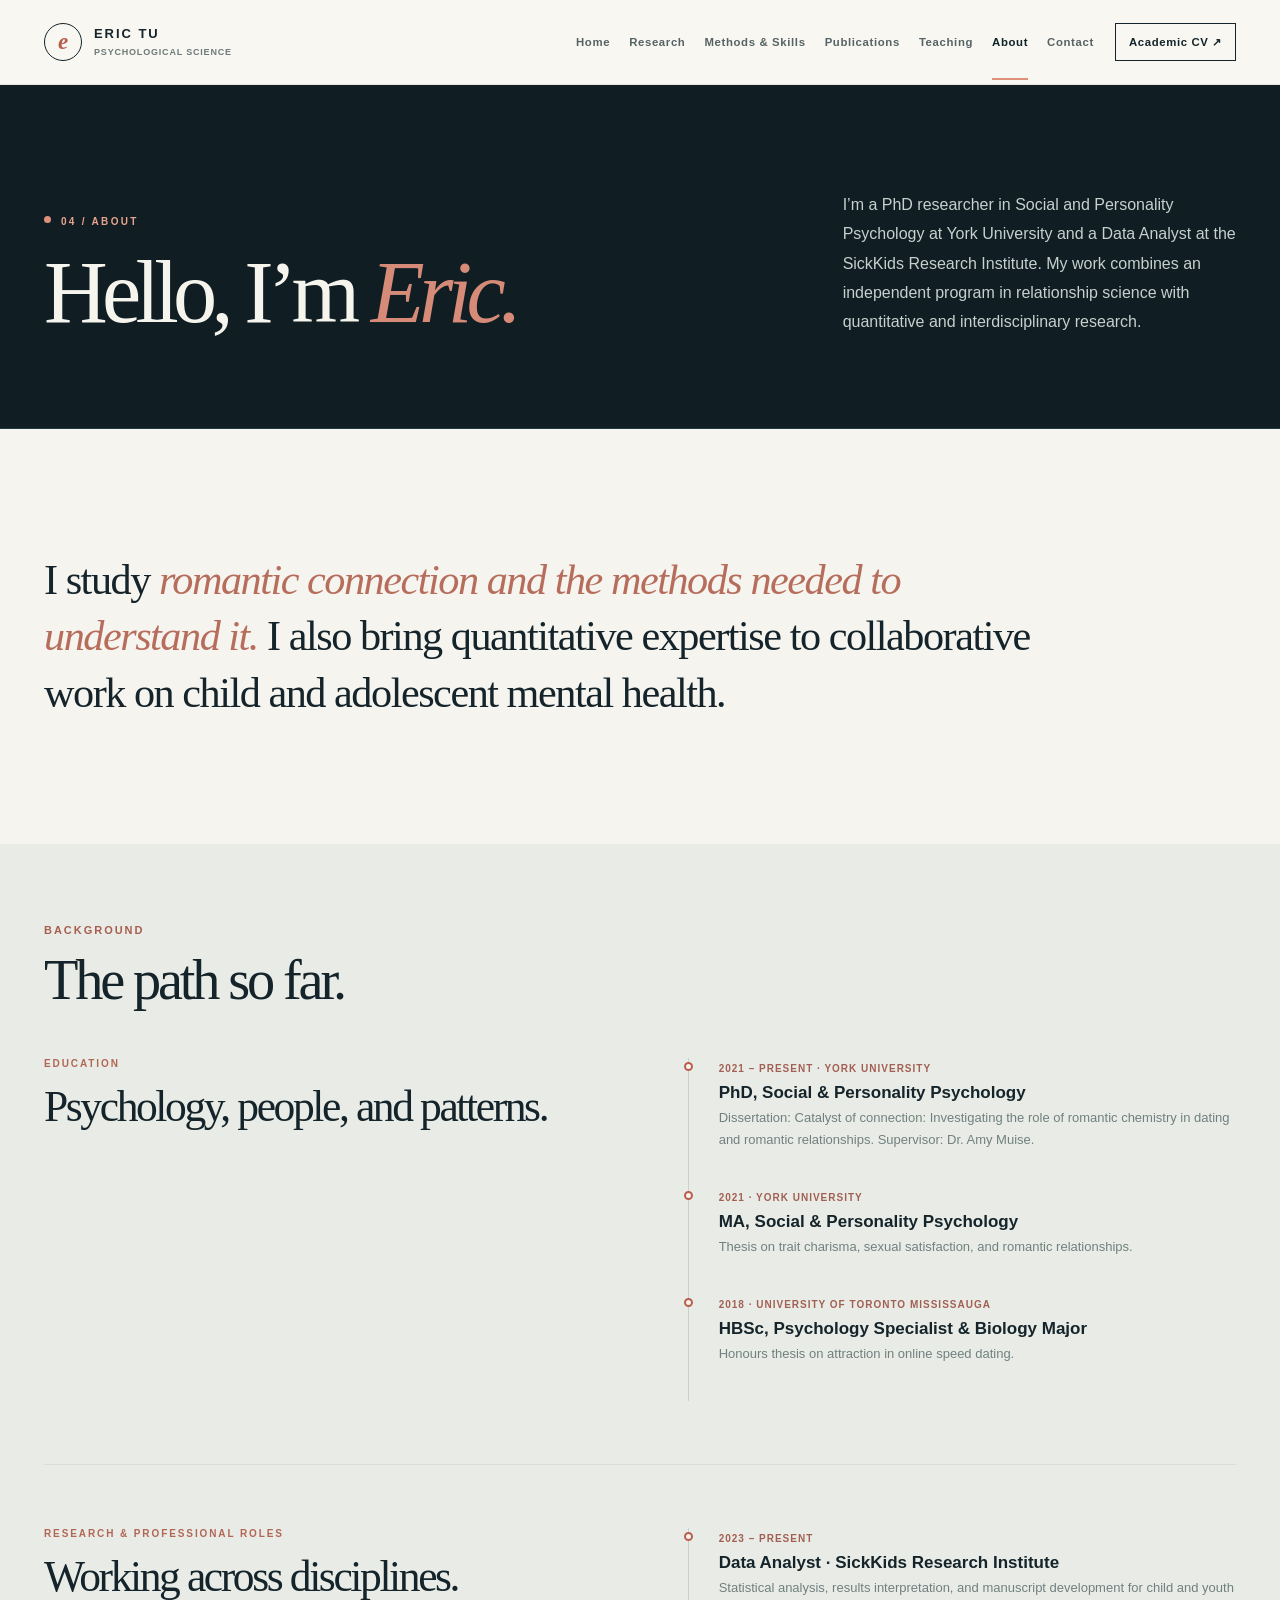
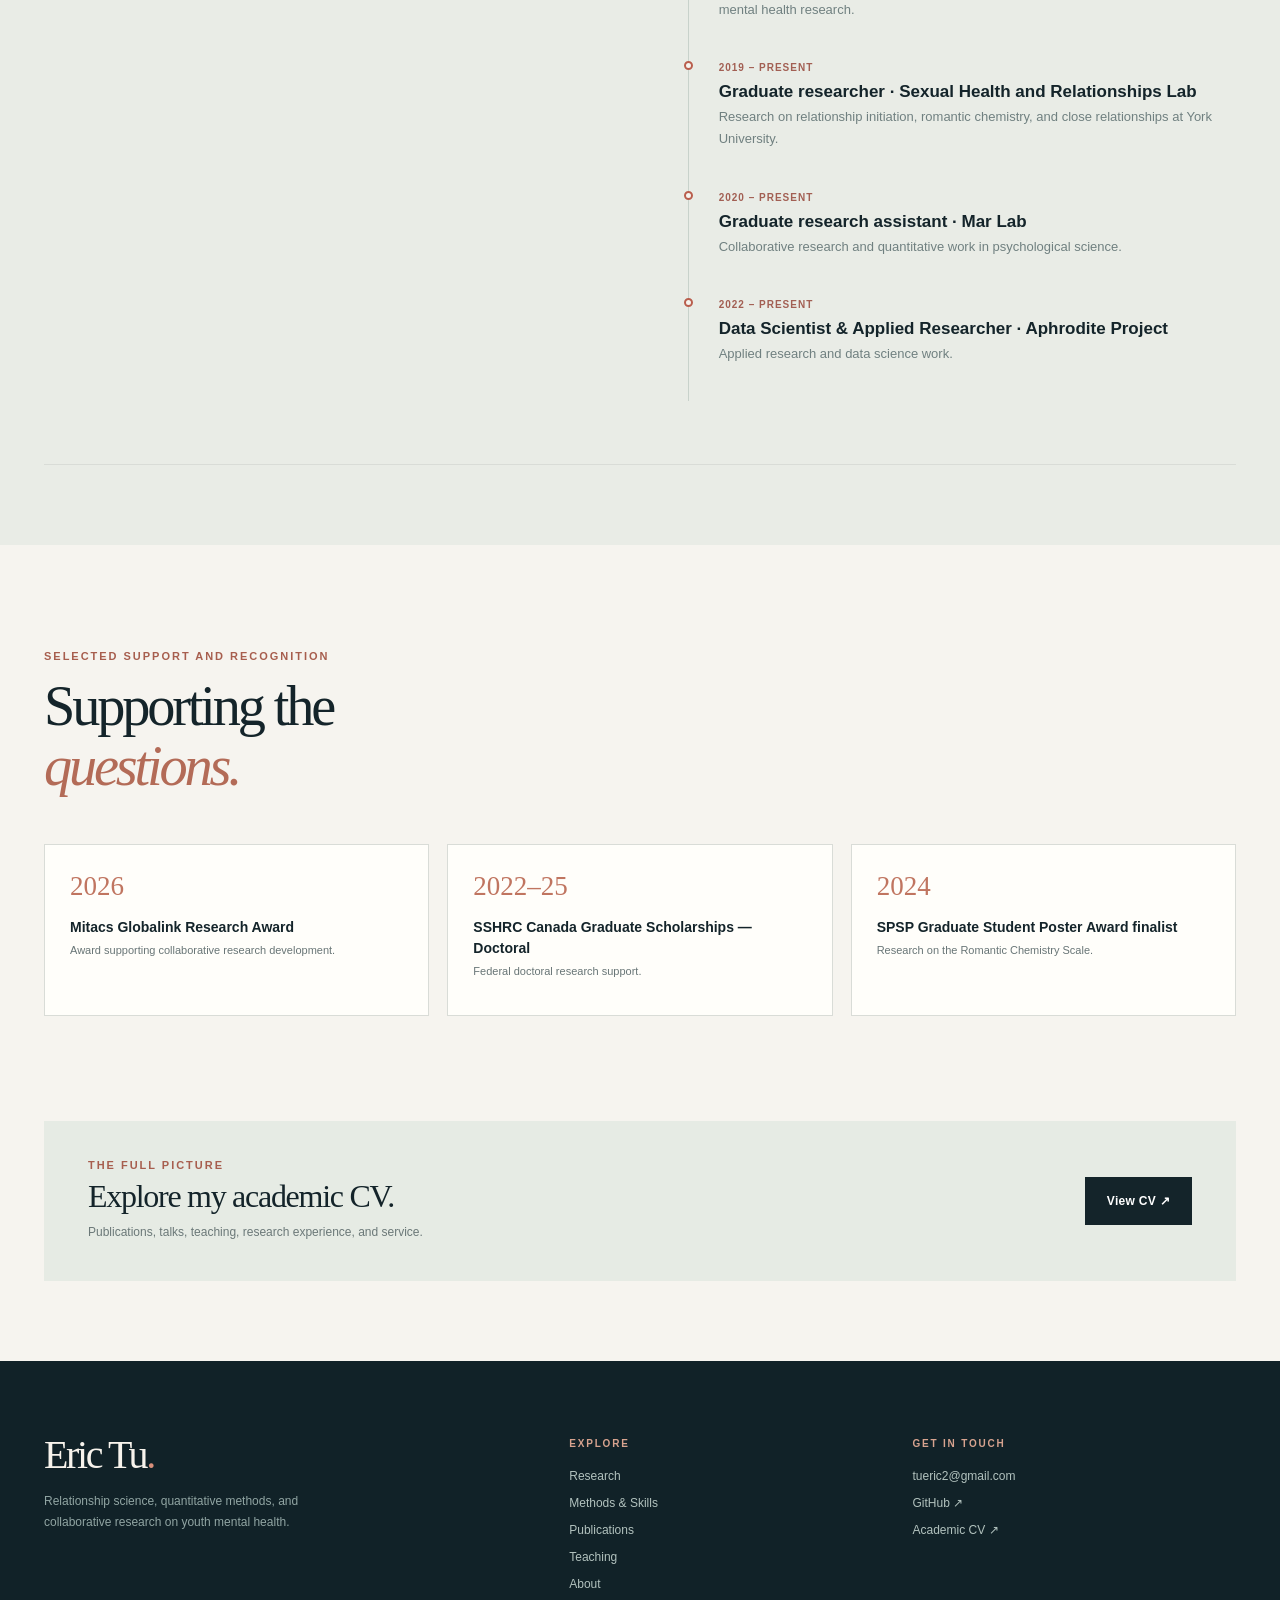
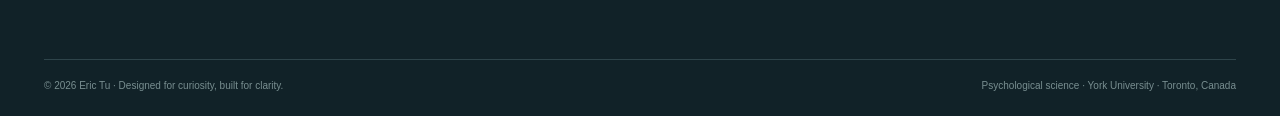
==== about.html @ 0f769250 "Add files via upload" ====
<!doctype html>
<html lang="en"><head>
<meta charset="utf-8"/><meta content="width=device-width, initial-scale=1" name="viewport"/>
<meta content="#14242a" name="theme-color"/><meta content="Eric Tu" name="author"/>
<title>About | Eric Tu — Psychological Science &amp; Quantitative Research</title>
<meta content="Meet Eric Tu, a York University social and personality psychology PhD researcher and SickKids Data Analyst with quantitative research expertise." name="description"/>
<link href="https://erictu.ca/about.html" rel="canonical"/>
<meta content="website" property="og:type"/><meta content="Eric Tu" property="og:site_name"/>
<meta content="About | Eric Tu" property="og:title"/><meta content="Meet Eric Tu, a York University social and personality psychology PhD researcher and SickKids Data Analyst with quantitative research expertise." property="og:description"/>
<meta content="https://erictu.ca/about.html" property="og:url"/>
<link href="favicon.svg" rel="icon" type="image/svg+xml"/><link href="assets/styles.css" rel="stylesheet"/>
<script defer="" src="assets/site.js"></script><link href="assets/v2.css" rel="stylesheet"/></head>
<body><a class="skip-link" href="#main">Skip to main content</a>
<header class="site-header"><div class="container header-inner"><a aria-label="Eric Tu homepage" class="logo" href="index.html"><span class="logo-mark">e</span><span class="logo-type">ERIC TU<small>PSYCHOLOGICAL SCIENCE</small></span></a>
<button aria-controls="primary-nav" aria-expanded="false" aria-label="Open navigation menu" class="mobile-toggle"><span></span></button>
<nav aria-label="Main navigation" class="nav" id="primary-nav"><a href="index.html">Home</a><a href="research.html">Research</a><a href="methods.html">Methods &amp; Skills</a><a href="publications.html">Publications</a><a href="teaching.html">Teaching</a><a aria-current="page" href="about.html">About</a><a href="contact.html">Contact</a><a class="nav-cv" href="cv/Eric_Tu_CV_Fall_2026.pdf" rel="noopener" target="_blank">Academic CV ↗</a></nav></div></header>
<main id="main"><section class="page-hero dark"><div class="container page-hero-inner"><div><div class="eyebrow light eyebrow-dot">04 / About</div><h1>Hello, I’m <em>Eric.</em></h1></div><p class="lede">I’m a PhD researcher in Social and Personality Psychology at York University and a Data Analyst at the SickKids Research Institute. My work combines an independent program in relationship science with quantitative and interdisciplinary research.</p></div></section>
<section class="section-tight"><div class="container"><p class="bio-statement reveal">I study <em style="color:#b76d5c">romantic connection and the methods needed to understand it.</em> I also bring quantitative expertise to collaborative work on child and adolescent mental health.</p></div></section>
<section class="section-tight research-section"><div class="container"><div class="section-head"><div><div class="section-label">Background</div><h2>The path so far.</h2></div></div><div class="editorial-row" style="padding-top:0"><div><div class="kicker">Education</div><h2>Psychology, people, and patterns.</h2></div><div class="timeline"><div class="timeline-item"><small>2021 – Present · York University</small><h3>PhD, Social &amp; Personality Psychology</h3><p>Dissertation: Catalyst of connection: Investigating the role of romantic chemistry in dating and romantic relationships. Supervisor: Dr. Amy Muise.</p></div><div class="timeline-item"><small>2021 · York University</small><h3>MA, Social &amp; Personality Psychology</h3><p>Thesis on trait charisma, sexual satisfaction, and romantic relationships.</p></div><div class="timeline-item"><small>2018 · University of Toronto Mississauga</small><h3>HBSc, Psychology Specialist &amp; Biology Major</h3><p>Honours thesis on attraction in online speed dating.</p></div></div></div><div class="editorial-row"><div><div class="kicker">Research &amp; professional roles</div><h2>Working across disciplines.</h2></div><div class="timeline"><div class="timeline-item"><small>2023 – Present</small><h3>Data Analyst · SickKids Research Institute</h3><p>Statistical analysis, results interpretation, and manuscript development for child and youth mental health research.</p></div><div class="timeline-item"><small>2019 – Present</small><h3>Graduate researcher · Sexual Health and Relationships Lab</h3><p>Research on relationship initiation, romantic chemistry, and close relationships at York University.</p></div><div class="timeline-item"><small>2020 – Present</small><h3>Graduate research assistant · Mar Lab</h3><p>Collaborative research and quantitative work in psychological science.</p></div><div class="timeline-item"><small>2022 – Present</small><h3>Data Scientist &amp; Applied Researcher · Aphrodite Project</h3><p>Applied research and data science work.</p></div></div></div></div></section>
<section class="section"><div class="container"><div class="section-head"><div><div class="section-label">Selected support and recognition</div><h2>Supporting the<br/><em style="color:#b36b57;font-weight:400">questions.</em></h2></div></div><div class="award-list"><div class="award-card"><div class="award-year">2026</div><h3>Mitacs Globalink Research Award</h3><p>Award supporting collaborative research development.</p></div><div class="award-card"><div class="award-year">2022–25</div><h3>SSHRC Canada Graduate Scholarships — Doctoral</h3><p>Federal doctoral research support.</p></div><div class="award-card"><div class="award-year">2024</div><h3>SPSP Graduate Student Poster Award finalist</h3><p>Research on the Romantic Chemistry Scale.</p></div></div></div></section>
<section class="section-tight" style="padding-top:0"><div class="container cv-panel"><div><div class="section-label">The full picture</div><h2>Explore my academic CV.</h2><p>Publications, talks, teaching, research experience, and service.</p></div><a class="button dark" href="cv/Eric_Tu_CV_Fall_2026.pdf" rel="noopener" target="_blank">View CV ↗</a></div></section>
</main>
<footer class="site-footer"><div class="container footer-top"><div><a class="footer-name" href="index.html">Eric Tu<span style="color:#d98f7b">.</span></a><p class="footer-strap">Relationship science, quantitative methods, and collaborative research on youth mental health.</p></div><div class="footer-column"><h4>Explore</h4><a href="research.html">Research</a><a href="methods.html">Methods &amp; Skills</a><a href="publications.html">Publications</a><a href="teaching.html">Teaching</a><a href="about.html">About</a></div><div class="footer-column"><h4>Get in touch</h4><a href="mailto:tueric2@gmail.com">tueric2@gmail.com</a><a href="https://github.com/tu-eric" rel="noopener" target="_blank">GitHub ↗</a><a href="cv/Eric_Tu_CV_Fall_2026.pdf" rel="noopener" target="_blank">Academic CV ↗</a></div></div><div class="container footer-bottom"><span>© 2026 Eric Tu · Designed for curiosity, built for clarity.</span><span>Psychological science · York University · Toronto, Canada</span></div></footer>
</body></html>
---- assets/styles.css ----
/* Eric Tu — bespoke academic portfolio | 2026 */
:root{--ink:#14242a;--ink-2:#314147;--navy:#12242a;--navy-deep:#101d23;--paper:#f6f4ef;--white:#fffefa;--muted:#687577;--border:#d9dcd7;--accent:#d6826d;--accent-dark:#b95e4d;--sage:#c8d4c6;--pale:#eaece4;--serif:Georgia,'Times New Roman',serif;--sans:Inter,'Aptos',-apple-system,BlinkMacSystemFont,'Segoe UI',sans-serif;--wide:1260px}
*,*::before,*::after{box-sizing:border-box}html{scroll-behavior:smooth}body{margin:0;background:var(--paper);color:var(--ink);font-family:var(--sans);-webkit-font-smoothing:antialiased}img,svg{max-width:100%}a{color:inherit;text-decoration:none}button,input{font:inherit}button{cursor:pointer}::selection{background:#ebbbad;color:#152b2f}a:focus-visible,button:focus-visible,input:focus-visible{outline:3px solid var(--accent);outline-offset:4px}.container{width:min(var(--wide),calc(100% - 88px));margin:0 auto}.skip-link{position:absolute;top:-100px;left:15px;padding:12px 20px;background:white;color:black;z-index:200}.skip-link:focus{top:10px}.site-header{position:relative;z-index:20;background:rgba(248,247,243,.97);border-bottom:1px solid #e5e6e1}.header-inner{height:84px;display:flex;align-items:center;justify-content:space-between;gap:24px}.logo{display:inline-flex;gap:12px;align-items:center;flex-shrink:0}.logo-mark{height:38px;width:38px;border:1.3px solid var(--ink);border-radius:50%;display:grid;place-items:center;color:var(--accent-dark);font-family:var(--serif);font-size:23px;font-style:italic;font-weight:700;letter-spacing:-3px;padding-right:3px}.logo-type{font-size:13px;line-height:1.27;letter-spacing:.15em;font-weight:750}.logo-type small{display:block;letter-spacing:.12em;font-size:9px;font-weight:650;color:#6e7a7b;margin-top:4px}.nav{display:flex;align-items:center;gap:27px}.nav a{font-size:12px;font-weight:620;letter-spacing:.055em;color:#566365;position:relative;transition:color .2s}.nav a:hover,.nav a[aria-current='page']{color:#0f2428}.nav a[aria-current='page']::after{content:'';position:absolute;bottom:-32px;left:0;right:0;height:2px;background:var(--accent)}.nav .nav-cv{margin-left:9px;border:1px solid var(--ink);padding:11px 15px;color:var(--ink);white-space:nowrap}.nav .nav-cv::after{display:none}.nav .nav-cv:hover{background:var(--ink);color:var(--white)}.mobile-toggle{display:none;border:0;background:transparent;align-items:center;justify-content:center;width:40px;height:40px}.mobile-toggle span,.mobile-toggle span::before,.mobile-toggle span::after{content:'';display:block;width:22px;height:2px;background:var(--ink);position:relative;transition:transform .2s}.mobile-toggle span::before{top:-7px}.mobile-toggle span::after{top:5px}.eyebrow{font-size:10px;text-transform:uppercase;letter-spacing:.23em;font-weight:800;color:var(--accent-dark)}.eyebrow.light{color:#e9a48e}.eyebrow.dark{color:#a3b4b3}.eyebrow-dot::before{content:'';display:inline-block;width:7px;height:7px;border-radius:50%;background:var(--accent);margin-right:10px;vertical-align:2px}.display{font-family:var(--serif);font-weight:400;letter-spacing:-.052em}.display em{color:var(--accent);font-weight:400}.button{display:inline-flex;align-items:center;justify-content:center;gap:15px;min-height:48px;padding:14px 21px;background:var(--accent);border:1px solid var(--accent);color:#122127;font-size:12px;letter-spacing:.025em;font-weight:770;transition:all .2s}.button:hover{background:#efaa95;transform:translateY(-2px)}.button.outline{background:transparent;color:var(--white);border-color:#809194}.button.outline:hover{border-color:#eeb29c;color:#ffd6c7}.button.dark{background:var(--ink);border-color:var(--ink);color:white}.button.ghost{background:transparent;border-color:var(--border);color:var(--ink)}.button.ghost:hover{background:white}.arrow{font-size:19px;line-height:0}.inline-link{font-size:12px;font-weight:780;letter-spacing:.02em;display:inline-flex;align-items:center;gap:12px;border-bottom:1px solid currentColor;padding-bottom:8px}.inline-link:hover{color:var(--accent-dark)}
/* Homepage hero */
.hero{background:var(--navy-deep);color:#f9f6f0;overflow:hidden}.hero-layout{display:grid;grid-template-columns:50% 50%;min-height:638px}.hero-copy{padding:105px 20px 82px 0;position:relative;z-index:2}.hero h1{font-family:var(--serif);font-size:clamp(65px,6.15vw,103px);font-weight:400;letter-spacing:-.065em;line-height:.98;margin:26px 0 28px;max-width:685px}.hero h1 em{color:#e8a18d;font-style:italic}.hero p{font-size:16px;line-height:1.8;color:#c4cdcc;max-width:515px;margin:0 0 37px}.hero-cta{display:flex;gap:13px;flex-wrap:wrap}.hero-meta{display:flex;align-items:center;gap:15px;font-size:11px;color:#a6b7b6;text-transform:uppercase;letter-spacing:.11em;margin-top:79px}.hero-meta .line{height:1px;width:40px;background:#76898a}.hero-art{min-width:0;position:relative;display:flex;align-items:center;justify-content:center}.hero-art::before{content:'';position:absolute;inset:-8% -60% -10% -25%;background:radial-gradient(ellipse at 52% 46%,rgba(174,111,100,.28),transparent 51%),radial-gradient(ellipse at 73% 80%,rgba(131,151,143,.18),transparent 55%)}.connection-svg{position:relative;width:114%;max-width:none;transform:translateX(6%);filter:drop-shadow(0 0 30px rgba(235,176,154,.06))}.art-caption{position:absolute;bottom:51px;right:0;color:#bec9c5;font-size:10px;letter-spacing:.16em;text-transform:uppercase}.art-caption::before{content:'✧';color:var(--accent);font-size:20px;margin-right:9px}.hero-art .floating-word{position:absolute;color:#b8c1be;font-family:var(--serif);font-size:15px;font-style:italic;letter-spacing:.015em}.floating-word.one{top:24%;left:6%}.floating-word.two{top:34%;right:1%}.floating-word.three{bottom:26%;left:2%}
/* sections */
.section{padding:105px 0}.section-tight{padding:80px 0}.section-label{font-size:11px;letter-spacing:.18em;font-weight:850;text-transform:uppercase;color:#a75e4e}.section-head{display:flex;justify-content:space-between;align-items:end;gap:35px;margin-bottom:48px}.section-head h2{font-family:var(--serif);font-weight:400;font-size:clamp(39px,4.4vw,67px);letter-spacing:-.056em;line-height:1.07;margin:14px 0 0}.section-head p{max-width:410px;color:var(--muted);font-size:14px;line-height:1.75;margin:0 0 8px}.intro-grid{display:grid;grid-template-columns:32% 1fr;gap:8%;align-items:start}.intro-grid h2{font-size:clamp(43px,4vw,65px);margin:13px 0 0;line-height:1.06}.intro-body>p{font-size:clamp(20px,2.3vw,29px);line-height:1.5;letter-spacing:-.024em;color:#37474b;font-family:var(--serif);margin:0 0 41px}.question-grid{display:grid;grid-template-columns:repeat(3,1fr);gap:25px}.question-item{border-top:1px solid #c5cec9;padding-top:18px}.question-item .num{font-family:var(--serif);font-size:17px;color:var(--accent-dark)}.question-item h3{font-size:16px;letter-spacing:-.02em;font-weight:730;margin:16px 0 8px}.question-item p{font-size:12px;line-height:1.75;color:var(--muted);margin:0}.research-section{background:#e9ece6}.research-grid{display:grid;grid-template-columns:repeat(3,1fr);gap:18px}.research-card{display:flex;flex-direction:column;min-height:410px;position:relative;background:#fffdf8;border:1px solid #d8deda;overflow:hidden;transition:transform .23s,box-shadow .23s}.research-card:hover{transform:translateY(-5px);box-shadow:0 18px 30px #1b2d2b11}.research-card .visual{height:171px;position:relative;overflow:hidden;background:#deded7;display:grid;place-items:center}.research-card .visual img{height:100%;width:100%;object-fit:cover}.visual.visual-one{background:#d5dfd9}.visual.visual-two{background:#d9cbc2}.visual.visual-three{background:#253c43}.research-card-body{padding:26px 27px 30px;display:flex;flex:1;flex-direction:column}.research-card .card-num{font-size:10px;text-transform:uppercase;letter-spacing:.15em;color:#ac6d5d;font-weight:800}.research-card h3{font-family:var(--serif);font-size:29px;font-weight:400;letter-spacing:-.04em;line-height:1.2;margin:14px 0 11px}.research-card p{font-size:13px;line-height:1.75;color:#647273;margin:0 0 24px}.research-card .card-link{margin-top:auto;font-size:12px;font-weight:750;color:#b56553;display:inline-flex;gap:12px;align-items:center}.research-card .card-link span{font-size:20px}.spotlight{background:var(--navy);color:#f7f5ee}.spotlight-inner{display:grid;grid-template-columns:.82fr 1fr;gap:12%;align-items:center}.spotlight h2{font-family:var(--serif);font-size:clamp(41px,4.4vw,72px);letter-spacing:-.05em;font-weight:400;line-height:1.07;margin:18px 0 24px}.spotlight p{font-size:14px;line-height:1.75;color:#b3c1c0;margin:0 0 29px;max-width:530px}.small-caption{color:#899e9f;font-size:10px;text-transform:uppercase;letter-spacing:.17em}.dimensions{display:grid;grid-template-columns:1fr 1fr;gap:11px;position:relative}.dimension{padding:24px;border:1px solid #587076;background:#1a3239;min-height:126px}.dimension:nth-child(2){background:#234047}.dimension:nth-child(3){background:#233e42}.dimension:nth-child(4){background:#1b3338}.dimension:nth-child(5){grid-column:1 / -1;background:#304449}.dimension small{font-family:var(--serif);font-size:27px;color:#e6a28b;display:block;margin-bottom:8px}.dimension strong{display:block;font-size:13px;letter-spacing:.025em;font-weight:550}.publication-list{border-top:1px solid var(--border)}.pub-row{display:grid;grid-template-columns:110px 1fr 135px;gap:30px;padding:27px 0;border-bottom:1px solid var(--border);align-items:start}.pub-year{font-family:var(--serif);font-size:21px;color:#a76555}.pub-title{font-family:var(--serif);font-size:22px;line-height:1.27;letter-spacing:-.027em;margin:0 0 8px}.pub-authors{color:#526367;font-size:12px;line-height:1.75;margin:0 0 6px}.pub-journal{color:#788486;font-size:11px;line-height:1.6;margin:0}.pub-type{display:inline-block;font-size:9px;letter-spacing:.1em;text-transform:uppercase;padding:6px 8px;background:#e9e9e2;color:#566264;border-radius:2px;font-weight:750;margin-top:6px}.pub-type.preprint{background:#f2ded5;color:#a15445}.pub-actions{display:flex;justify-content:flex-end;gap:14px;align-items:center}.pub-actions a{font-size:11px;font-weight:730;color:#b45c4c;white-space:nowrap}.pub-actions a:hover{text-decoration:underline}.pub-actions a::after{content:'↗';margin-left:7px;font-size:15px}.cta-banner{background:#d9e1d9;border-top:1px solid #c7d3ce}.cta-inner{padding:61px 0;display:flex;justify-content:space-between;align-items:center;gap:30px}.cta-inner h2{font-family:var(--serif);font-size:clamp(35px,4.1vw,59px);line-height:1.11;letter-spacing:-.04em;font-weight:400;margin:7px 0}.cta-inner p{font-size:13px;color:#657477;max-width:470px;line-height:1.65;margin:15px 0 0}
/* Interior pages */
.page-hero{background:#eff0e9;padding:105px 0 92px;border-bottom:1px solid #dde0d7}.page-hero.dark{background:var(--navy-deep);color:#f6f5ed;border-color:#233a41}.page-hero-inner{display:grid;grid-template-columns:55% 1fr;gap:12%;align-items:end}.page-hero h1{font-family:var(--serif);font-weight:400;font-size:clamp(58px,6.9vw,104px);line-height:.99;letter-spacing:-.065em;margin:22px 0 0}.page-hero h1 em{color:#d58b77}.page-hero .lede{font-size:16px;line-height:1.83;max-width:455px;color:#5e6d6e;margin:0}.page-hero.dark .lede{color:#c6d0cd}.editorial-row{display:grid;grid-template-columns:43% 1fr;gap:11%;padding:63px 0;border-bottom:1px solid var(--border)}.editorial-row h2{font-family:var(--serif);font-size:clamp(32px,3.4vw,53px);font-weight:400;letter-spacing:-.055em;line-height:1.17;margin:12px 0}.editorial-row p{font-size:14px;color:#5c6c70;line-height:1.85;margin:0 0 20px}.editorial-row .kicker{font-size:10px;font-weight:850;letter-spacing:.19em;color:#b26655;text-transform:uppercase}.editorial-row ul{padding-left:20px;color:#59676b;font-size:13px;line-height:1.95}.method-cards{display:grid;grid-template-columns:repeat(4,1fr);gap:15px}.method-card{background:#fffefa;border:1px solid var(--border);padding:24px;min-height:180px}.method-card .method-number{font-family:var(--serif);color:#c17864;font-size:24px}.method-card h3{font-size:15px;margin:28px 0 8px}.method-card p{font-size:11px;color:var(--muted);line-height:1.7;margin:0}.callout-quote{margin:0;background:#e7e6dc;padding:52px 55px;border-left:3px solid var(--accent);font-family:var(--serif);font-size:clamp(25px,3vw,42px);line-height:1.35;letter-spacing:-.035em}.research-metrics{display:flex;gap:48px;flex-wrap:wrap;margin-top:36px}.research-metrics strong{font-family:var(--serif);font-size:43px;display:block;font-weight:400;letter-spacing:-.04em}.research-metrics span{font-size:11px;color:#627274}.toolbar{display:flex;align-items:center;gap:16px;justify-content:space-between;margin-bottom:20px;flex-wrap:wrap}.filter-buttons{display:flex;flex-wrap:wrap;gap:8px}.filter{background:transparent;border:1px solid #cbd1cd;padding:10px 14px;color:#5e6b6c;font-size:11px;font-weight:680}.filter.active,.filter:hover{background:var(--ink);color:white;border-color:var(--ink)}.search-box{min-width:265px;background:#fffefa;border:1px solid #ccd1ce;color:#24363a;padding:10px 14px;font-size:12px}.publication-count{color:#758282;font-size:12px;margin:18px 0 24px}.publication-item[hidden]{display:none!important}.publication-item{display:grid;grid-template-columns:90px 1fr 120px;gap:32px;padding:25px 0;border-bottom:1px solid var(--border)}.publication-item .publication-title{font-family:var(--serif);font-size:22px;margin:0 0 9px;line-height:1.3;letter-spacing:-.03em}.publication-item .abstract{color:#768386;font-size:12px;line-height:1.7;margin:8px 0 10px}.publication-item .pub-actions{justify-content:end}.pub-year.mono{font-size:19px}.pub-group-title{font-size:11px;text-transform:uppercase;letter-spacing:.17em;font-weight:800;color:#a35a4b;margin:0 0 13px}.teaching-feature{background:#e4eae4;padding:42px;display:grid;grid-template-columns:1.1fr .9fr;gap:10%;align-items:center}.teaching-feature h2{font-family:var(--serif);font-weight:400;letter-spacing:-.045em;font-size:clamp(30px,3.2vw,49px);line-height:1.15;margin:12px 0 17px}.teaching-feature p{font-size:14px;line-height:1.8;color:#5d6c6d}.teaching-tag{font-size:11px;border:1px solid #b6c4bd;padding:10px 13px;display:inline-block;margin:4px;color:#344c4d}.teaching-steps{display:grid;grid-template-columns:repeat(3,1fr);gap:19px}.teaching-step{border-top:1px solid #b8c3be;padding-top:20px}.teaching-step span{font-family:var(--serif);color:var(--accent-dark);font-size:24px}.teaching-step h3{font-size:17px;margin:20px 0 10px}.teaching-step p{font-size:13px;color:#687777;line-height:1.8}.timeline{border-left:1px solid #c8d2cb;padding-left:30px}.timeline-item{position:relative;margin-bottom:36px}.timeline-item::before{content:'';width:9px;height:9px;border:2px solid var(--accent-dark);background:var(--paper);position:absolute;left:-35px;top:4px;border-radius:50%}.timeline-item small{font-size:10px;letter-spacing:.1em;color:#a25f53;text-transform:uppercase;font-weight:800}.timeline-item h3{font-size:17px;font-weight:650;margin:7px 0 4px}.timeline-item p{font-size:13px;line-height:1.7;color:#708080;margin:0}.bio-statement{font-family:var(--serif);font-size:clamp(26px,3.3vw,49px);line-height:1.34;letter-spacing:-.035em;max-width:1040px}.award-list{display:grid;grid-template-columns:repeat(3,1fr);gap:18px}.award-card{background:#fffefa;padding:26px 25px;min-height:172px;border:1px solid var(--border)}.award-card .award-year{font-family:var(--serif);font-size:27px;color:#c07560}.award-card h3{font-size:14px;line-height:1.5;margin:15px 0 4px}.award-card p{font-size:11px;color:#687576;line-height:1.6;margin:0}.contact-block{background:var(--navy);color:var(--white);padding:75px;display:grid;grid-template-columns:1.2fr .8fr;gap:10%;align-items:center}.contact-block h2{font-family:var(--serif);font-size:clamp(39px,5vw,75px);letter-spacing:-.056em;font-weight:400;line-height:1.05;margin:15px 0 21px}.contact-block p{font-size:14px;line-height:1.8;color:#c1cdcb}.contact-email{font-family:var(--serif);font-size:clamp(24px,3vw,42px);letter-spacing:-.035em;border-bottom:1px solid #6f8382;display:inline-block;padding-bottom:9px;overflow-wrap:anywhere}.contact-email:hover{color:#f2a58b}.contact-list{border-top:1px solid #415558;margin-top:22px}.contact-list a,.contact-list span{display:flex;justify-content:space-between;gap:20px;padding:16px 0;border-bottom:1px solid #415558;color:#cad4d1;font-size:12px}.contact-list a:hover{color:#f1b099}.copy-email{color:#d59a85;border:1px solid #677f7e;background:transparent;padding:11px 13px;margin-top:19px;font-size:11px}.copy-email:hover{border-color:#eeb59b}.cv-panel{background:#e6ebe4;padding:38px 44px;display:flex;justify-content:space-between;align-items:center;gap:30px}.cv-panel h2{font-family:var(--serif);font-size:32px;letter-spacing:-.04em;font-weight:400;margin:7px 0}.cv-panel p{font-size:12px;color:#6b7878;line-height:1.7;margin:6px 0 0}
/* Footer */
.site-footer{background:#112228;color:#c6d2cf}.footer-top{display:grid;grid-template-columns:1.3fr .7fr .8fr;gap:40px;padding:70px 0 55px}.footer-name{font-family:var(--serif);font-size:40px;color:#f7f3ec;letter-spacing:-.06em}.footer-strap{font-size:12px;line-height:1.8;color:#91a5a3;max-width:310px;margin-top:13px}.footer-column h4{font-size:10px;text-transform:uppercase;letter-spacing:.18em;color:#d7a38f;margin:7px 0 20px}.footer-column a,.footer-column p{display:block;color:#b2c2be;font-size:12px;margin:0 0 13px}.footer-column a:hover{color:white}.footer-bottom{padding:20px 0 25px;border-top:1px solid #2e444a;display:flex;justify-content:space-between;gap:15px;color:#788e90;font-size:10px}.footer-bottom a{color:#aebdbc}.reveal{opacity:1;transform:none}body.anim-ready .reveal{opacity:0;transform:translateY(18px);transition:opacity .65s,transform .65s}body.anim-ready .reveal.is-visible{opacity:1;transform:none}
@media(max-width:1020px){.container{width:min(var(--wide),calc(100% - 54px))}.nav{gap:15px}.nav a{font-size:11px}.hero-layout{min-height:560px}.hero-copy{padding-top:84px}.hero h1{font-size:clamp(62px,7vw,88px)}.hero-meta{margin-top:60px}.research-card h3{font-size:25px}.spotlight-inner{gap:5%}.floating-word{display:none}.pub-row{grid-template-columns:70px 1fr 100px;gap:18px}}
@media(max-width:760px){.container{width:calc(100% - 38px)}.header-inner{height:70px}.site-header{position:sticky;top:0}.mobile-toggle{display:flex}.nav{display:none;position:absolute;top:70px;left:0;right:0;flex-direction:column;align-items:stretch;gap:0;padding:10px 19px 20px;background:var(--paper);border-bottom:1px solid #d4d8d2;box-shadow:0 20px 25px #14242a18}.nav.is-open{display:flex}.nav a{display:block;font-size:13px;padding:13px 10px}.nav a[aria-current='page']::after{display:none}.nav .nav-cv{margin:8px 0 0;width:max-content}.hero-layout{grid-template-columns:1fr;min-height:auto}.hero-copy{padding:70px 0 32px}.hero h1{font-size:clamp(60px,11vw,90px);max-width:660px}.hero p{font-size:15px}.hero-meta{margin-top:44px}.hero-art{height:310px}.connection-svg{width:620px;max-width:none;transform:none}.art-caption{bottom:16px;right:15px}.section{padding:68px 0}.section-tight{padding:60px 0}.intro-grid,.spotlight-inner,.page-hero-inner,.editorial-row,.contact-block{grid-template-columns:1fr;gap:26px}.intro-body>p{font-size:26px}.question-grid,.research-grid,.teaching-steps,.award-list{grid-template-columns:1fr}.research-card{min-height:auto}.research-card .visual{height:190px}.research-card-body{min-height:230px}.section-head{align-items:start;flex-direction:column;gap:22px}.section-head h2{font-size:51px}.spotlight h2{font-size:54px}.spotlight .dimensions{margin-top:20px}.pub-row,.publication-item{grid-template-columns:50px 1fr;gap:15px}.pub-actions{grid-column:2;justify-content:flex-start!important}.page-hero{padding:70px 0}.page-hero h1{font-size:clamp(58px,11vw,88px)}.method-cards{grid-template-columns:repeat(2,1fr)}.teaching-feature{grid-template-columns:1fr;padding:28px;gap:18px}.contact-block{padding:34px 26px}.contact-block h2{font-size:48px}.cta-inner,.cv-panel{flex-direction:column;align-items:flex-start}.footer-top{grid-template-columns:1fr 1fr;gap:30px}.footer-top>div:first-child{grid-column:1/-1}.footer-bottom{flex-direction:column}.floating-word{display:none}}
@media(max-width:420px){.hero h1{font-size:56px}.hero-copy{padding-top:56px}.hero-art{height:250px}.hero-cta{gap:9px}.button{font-size:11px;padding:12px 14px}.dimensions{grid-template-columns:1fr}.dimension:nth-child(5){grid-column:auto}.section-head h2{font-size:43px}.method-cards{grid-template-columns:1fr}.pub-row,.publication-item{grid-template-columns:1fr}.pub-actions{grid-column:1}.search-box{min-width:100%;width:100%}.footer-top{grid-template-columns:1fr}.footer-top>div:first-child{grid-column:auto}}
@media(prefers-reduced-motion:reduce){html{scroll-behavior:auto}*,*::before,*::after{transition:none!important;animation:none!important}body.anim-ready .reveal{opacity:1;transform:none}}
---- assets/v2.css ----
/* Version 2 — broadened research identity, bespoke editorial refinements. */
:root{--accent:#dd917b}
.nav{gap:19px}.nav a{font-size:11.4px}.nav .nav-cv{margin-left:2px;padding:11px 13px}.logo-type small{letter-spacing:.09em}
.hero-v2 .hero-layout{grid-template-columns:54% 46%;min-height:665px}.hero-v2 .hero-copy{padding:99px 0 82px}.hero-v2 h1{font-size:clamp(57px,5.15vw,86px);line-height:1.01;max-width:680px;margin-bottom:30px}.hero-v2 .eyebrow{max-width:620px;line-height:1.75}.hero-v2 p{max-width:550px;font-size:15px}.hero-v2 .connection-svg{width:120%;transform:translateX(6%)}.hero-v2 .hero-meta{margin-top:74px}
.v2-identity-strip{background:#f2ede5;border-bottom:1px solid #d7d7cf}.identity-strip-inner{display:flex;justify-content:space-between;align-items:center;gap:22px;min-height:88px}.identity-strip-inner>span{font-size:10px;letter-spacing:.18em;color:#af6f5b;font-weight:800}.identity-strip-inner p{font-family:var(--serif);font-size:21px;letter-spacing:-.025em;color:#304248;margin:0}.identity-strip-inner .inline-link{white-space:nowrap}
.expertise-section{padding-top:98px}.expertise-section .section-head h2 em,.selected-v2 .section-head h2 em,.v2-methods-grid h3 em,.v2-two-articles h3 em,.v2-methods-cta em{color:#bc705c;font-weight:400}.expertise-section .research-card{min-height:405px}.expertise-section .research-card .visual{height:185px}.expertise-section .research-card h3{font-size:32px}.v2-three-grid{gap:20px}.visual-mental{background:#314957!important}
.v2-question-block{background:#ebece7}.v2-question-grid{display:grid;grid-template-columns:.9fr 1.1fr;gap:11%}.v2-question-grid h2{font-size:clamp(42px,4.1vw,66px);line-height:1.06;margin:18px 0}.v2-question-copy{border-left:1px solid #bac6c0;padding-left:37px}.v2-question-copy p{font-size:16px;line-height:1.85;color:#4a5b5d;max-width:570px;margin:0 0 19px}.v2-question-copy p:first-child{font-family:var(--serif);font-size:23px;line-height:1.53;letter-spacing:-.02em;color:#293d42}.v2-question-copy .inline-link{margin-top:8px}
.selected-v2{background:#faf9f5}.v2-feature-pubs{display:grid;grid-template-columns:repeat(3,minmax(0,1fr));gap:17px}.v2-feature-pub{padding:30px 27px;background:#f1f1ec;border-top:3px solid #d59b85;min-height:294px;display:flex;flex-direction:column;transition:transform .2s,box-shadow .2s}.v2-feature-pub:hover{transform:translateY(-4px);box-shadow:0 15px 25px #27373313}.v2-feature-pub:nth-child(2){background:#e8ece7;border-color:#819d95}.v2-feature-pub:nth-child(3){background:#e9e4dc;border-color:#a4a4aa}.pub-category{font-size:10px;letter-spacing:.12em;text-transform:uppercase;color:#9c5c4a;font-weight:800;display:flex;justify-content:space-between;gap:15px}.v2-feature-pub:nth-child(2) .pub-category{color:#486c67}.v2-feature-pub:nth-child(3) .pub-category{color:#696677}.v2-feature-pub h3{font:400 26px/1.24 var(--serif);letter-spacing:-.03em;margin:27px 0 14px}.v2-feature-pub p{font-size:12px;line-height:1.6;color:#657271;margin:0 0 22px}.v2-feature-pub .card-link{margin-top:auto;color:#a35c4b;font-weight:750;font-size:12px}
.v2-cta-section{background:#23373d;color:#f8f5ed}.v2-cta-inner{display:flex;align-items:center;justify-content:space-between;gap:44px}.v2-cta-inner h2{font:400 clamp(40px,4.1vw,67px)/1.08 var(--serif);letter-spacing:-.05em;max-width:830px;margin:13px 0 19px}.v2-cta-inner h2 em{color:#eaa992;font-weight:400}.v2-cta-inner p{color:#c0ceca;max-width:610px;font-size:14px;line-height:1.7}.v2-cta-inner .button{white-space:nowrap}
.research-split-intro,.v2-method-intro{display:grid;grid-template-columns:1fr 1.08fr;gap:12%;align-items:start}.research-split-intro h2,.v2-method-intro h2{font-size:clamp(43px,4.3vw,67px);line-height:1.09;margin:17px 0 0}.research-split-intro>div:last-child p,.v2-method-intro>div:last-child p{font-size:16px;color:#4b5d60;line-height:1.85;margin:0 0 22px}.v2-applied .section-head h2 em,.v2-method-grid-section .section-head h2 em,.v2-cta-light h2 em{font-weight:400;color:#b76d56}.v2-applied .section-head p{max-width:470px}.v2-health-topics{display:grid;grid-template-columns:repeat(3,1fr);gap:18px}.topic-card{border:1px solid #d2d8d2;padding:31px 27px;display:flex;flex-direction:column;background:#fffefa;min-height:325px}.topic-card>span,.v2-method-panel .method-tag{font-size:10px;text-transform:uppercase;letter-spacing:.14em;font-weight:800;color:#a36250}.topic-card h3{font:400 28px/1.17 var(--serif);letter-spacing:-.03em;margin:25px 0 14px}.topic-card p{font-size:13px;line-height:1.75;color:#5b6a6d;margin:0 0 20px}.topic-card a{font-size:12px;color:#a96351;font-weight:750;margin-top:auto}.applied-note{font-size:12px;color:#5b6a6d;line-height:1.7;margin:23px 0 0;max-width:880px}.v2-cta-light{padding:52px 58px;background:#e7eae3;display:flex;align-items:center;justify-content:space-between;gap:35px}.v2-cta-light h2{font:400 clamp(32px,3.5vw,53px)/1.12 var(--serif);letter-spacing:-.047em;margin:12px 0 19px}.v2-cta-light p{font-size:13px;color:#536466;line-height:1.75;max-width:690px}.v2-cta-light .button{white-space:nowrap}
.v2-method-grid-section{background:#eef0e9}.v2-methods-grid{display:grid;grid-template-columns:repeat(2,minmax(0,1fr));gap:19px}.v2-method-panel{padding:36px 38px;background:#fffefa;border:1px solid #dae0d9;display:flex;flex-direction:column;min-height:378px}.v2-method-panel:nth-child(2){background:#edf2ee}.v2-method-panel:nth-child(3){background:#f1eee8}.v2-method-panel h3{font:400 38px/1.13 var(--serif);letter-spacing:-.04em;margin:23px 0 16px}.v2-method-panel>p{font-size:14px;line-height:1.8;color:#57676a;margin:0 0 17px}.method-example{padding:16px 0;border-top:1px solid #d5dcd5;margin-top:auto}.method-example strong{font-size:10px;text-transform:uppercase;letter-spacing:.1em;color:#56726c}.method-example p{font-size:13px;line-height:1.7;color:#4c5f62;margin:7px 0 0}.v2-method-panel>a{font-size:12px;font-weight:760;color:#aa6551;margin-top:10px}.v2-two-articles{display:grid;grid-template-columns:repeat(2,1fr);gap:28px}.v2-two-articles article{border-top:2px solid #b57c69;padding-top:28px}.v2-two-articles article>span{font-size:10px;font-weight:800;letter-spacing:.11em;color:#a96351}.v2-two-articles h3{font:400 31px/1.24 var(--serif);letter-spacing:-.035em;margin:21px 0 14px}.v2-two-articles p{color:#5c6a6e;font-size:13px;line-height:1.8;max-width:520px;margin-bottom:22px}
.publication-item .pub-type{white-space:normal}.footer-top{grid-template-columns:1.2fr .75fr .8fr}
@media(max-width:1170px){.nav{gap:12px}.nav a{font-size:10.5px}.nav .nav-cv{padding:10px}}
@media(max-width:1050px){.site-header{position:sticky;top:0}.header-inner{height:70px}.mobile-toggle{display:flex}.nav{display:none;position:absolute;top:70px;left:0;right:0;flex-direction:column;align-items:stretch;gap:0;padding:10px 25px 20px;background:var(--paper);border-bottom:1px solid #d4d8d2;box-shadow:0 20px 25px #14242a18;max-height:calc(100vh - 70px);overflow:auto}.nav.is-open{display:flex}.nav a{display:block;font-size:13px;padding:13px 10px}.nav a[aria-current='page']::after{display:none}.nav .nav-cv{margin:8px 0 0;padding:12px 15px;width:max-content}}
@media(max-width:850px){.hero-v2 .hero-layout{grid-template-columns:1fr}.hero-v2 .hero-copy{padding:72px 0 0}.hero-v2 .hero-art{height:300px}.hero-v2 .connection-svg{width:520px;transform:none}.hero-v2 .hero-meta{margin-top:42px}.identity-strip-inner{padding:20px 0;flex-wrap:wrap;min-height:0}.identity-strip-inner p{width:100%;font-size:20px;order:2}.identity-strip-inner .inline-link{order:3}.v2-question-grid,.research-split-intro,.v2-method-intro{grid-template-columns:1fr;gap:25px}.v2-question-copy{border-left:0;border-top:1px solid #bac6c0;padding:24px 0 0}.v2-feature-pubs{grid-template-columns:1fr}.v2-feature-pub{min-height:230px}.v2-health-topics{grid-template-columns:1fr}.topic-card{min-height:250px}.v2-methods-grid{grid-template-columns:1fr}.v2-method-panel{min-height:0}.v2-cta-inner,.v2-cta-light{flex-direction:column;align-items:flex-start}.v2-two-articles{grid-template-columns:1fr}}
@media(max-width:760px){.expertise-section .research-card .visual{height:180px}.hero-v2 h1{font-size:clamp(54px,10vw,76px)}.hero-v2 p{font-size:15px}.v2-cta-light{padding:32px 27px}.v2-method-panel{padding:28px 25px}.v2-method-panel h3{font-size:32px}.v2-question-copy p:first-child{font-size:22px}.v2-feature-pub h3{font-size:25px}}
@media(max-width:420px){.hero-v2 h1{font-size:50px}.hero-v2 .hero-art{height:235px}.hero-v2 .hero-meta{font-size:9px;flex-wrap:wrap}.v2-identity-strip .identity-strip-inner{gap:12px}.v2-cta-inner h2{font-size:39px}}
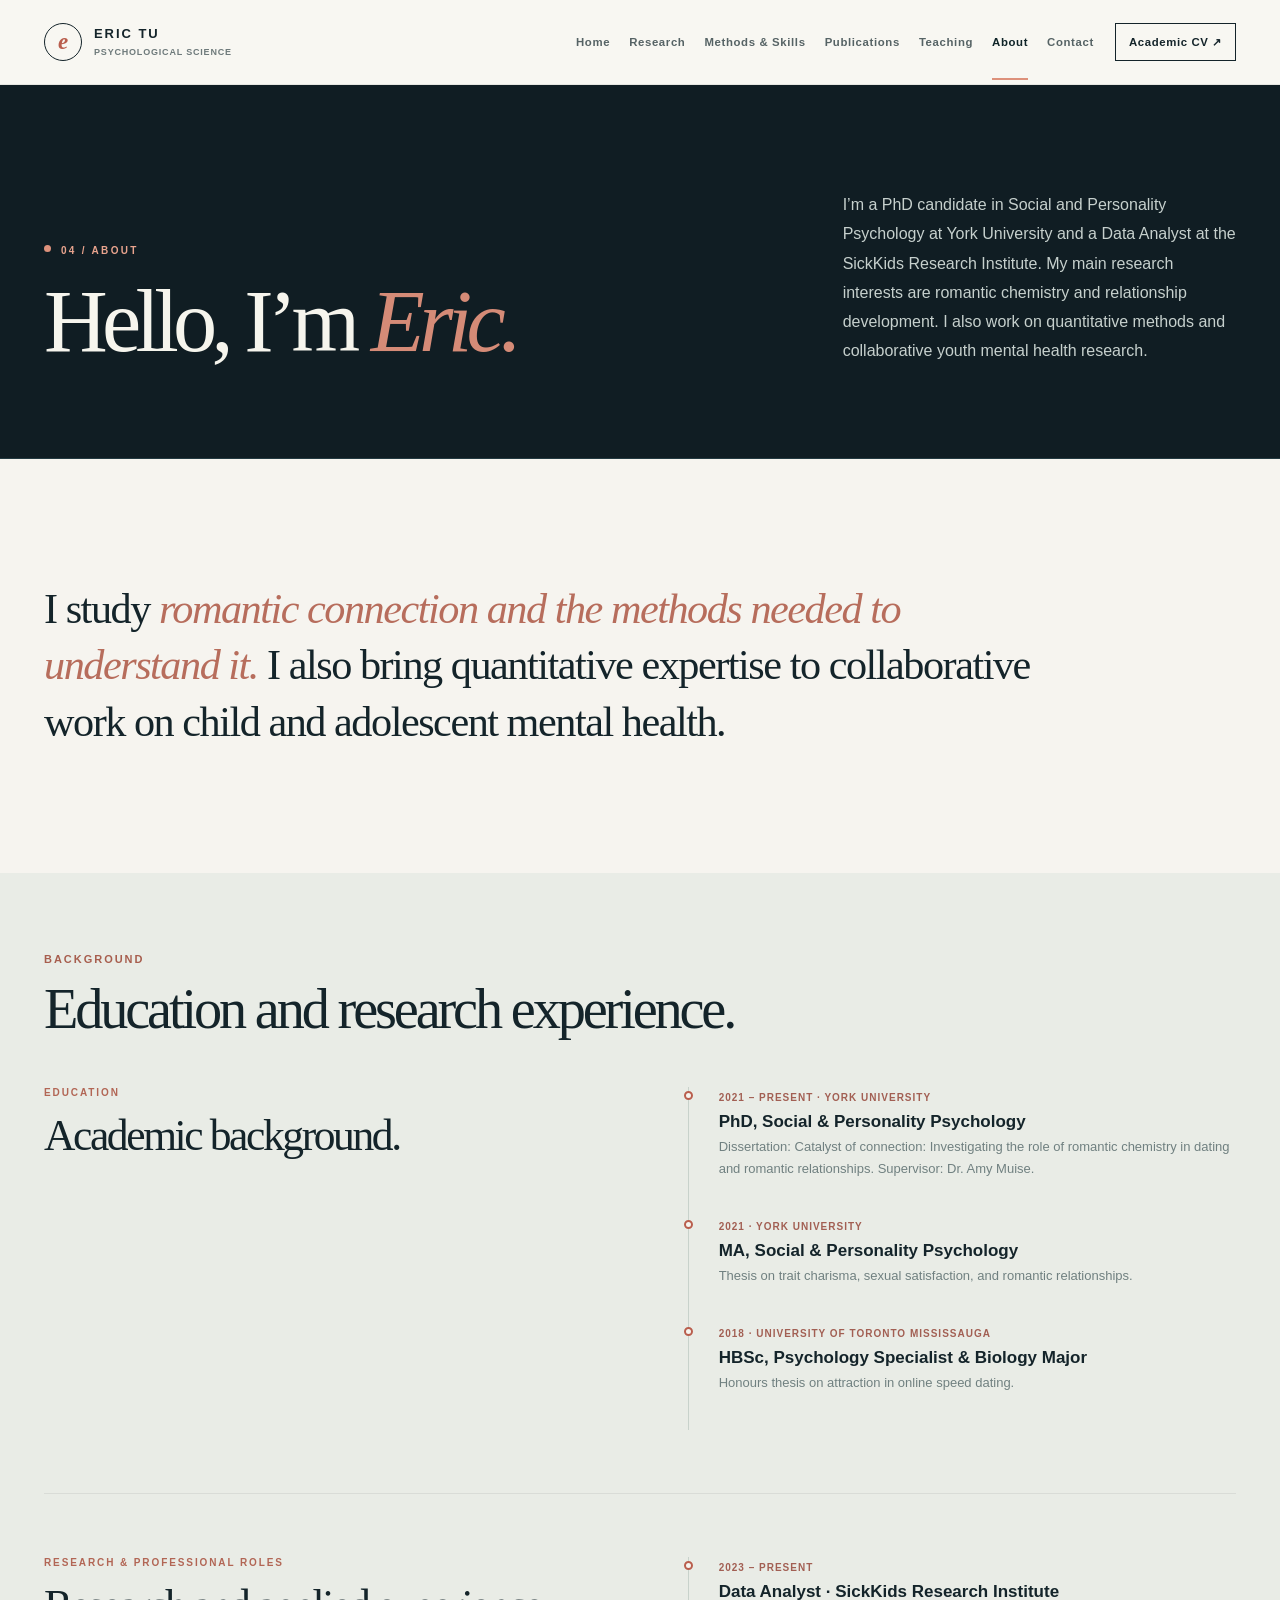
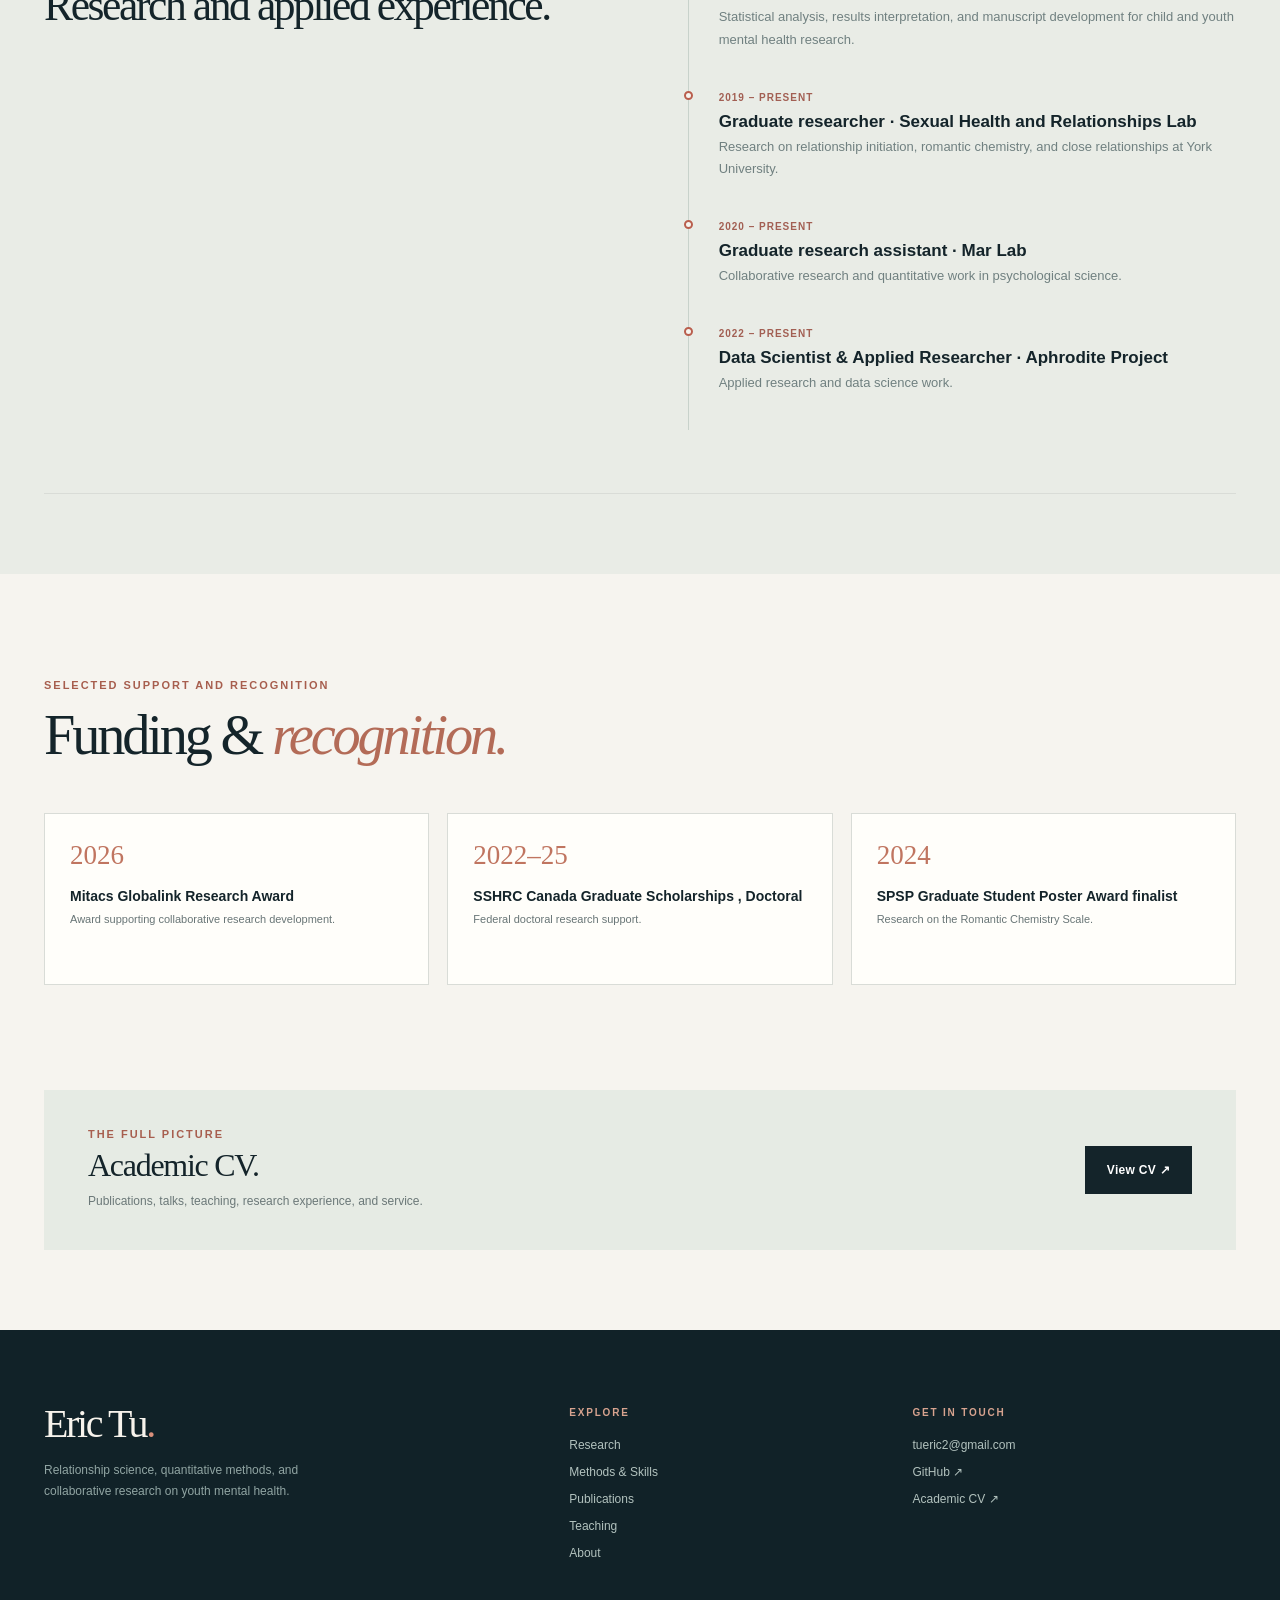
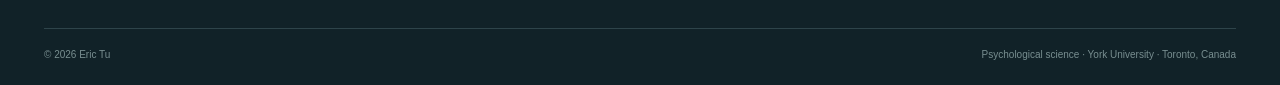
==== commit f45c3ddd: "Add files via upload" ====
--- a/about.html
+++ b/about.html
@@ -1,24 +1,26 @@
-<!doctype html>
+<!DOCTYPE html>
+
 <html lang="en"><head>
 <meta charset="utf-8"/><meta content="width=device-width, initial-scale=1" name="viewport"/>
 <meta content="#14242a" name="theme-color"/><meta content="Eric Tu" name="author"/>
-<title>About | Eric Tu — Psychological Science &amp; Quantitative Research</title>
+<title>About | Eric Tu | Psychology Research</title>
 <meta content="Meet Eric Tu, a York University social and personality psychology PhD researcher and SickKids Data Analyst with quantitative research expertise." name="description"/>
 <link href="https://erictu.ca/about.html" rel="canonical"/>
 <meta content="website" property="og:type"/><meta content="Eric Tu" property="og:site_name"/>
 <meta content="About | Eric Tu" property="og:title"/><meta content="Meet Eric Tu, a York University social and personality psychology PhD researcher and SickKids Data Analyst with quantitative research expertise." property="og:description"/>
 <meta content="https://erictu.ca/about.html" property="og:url"/>
 <link href="favicon.svg" rel="icon" type="image/svg+xml"/><link href="assets/styles.css" rel="stylesheet"/>
-<script defer="" src="assets/site.js"></script><link href="assets/v2.css" rel="stylesheet"/></head>
+<script defer="" src="assets/site.js"></script><link href="assets/v2.css" rel="stylesheet"/><link href="assets/v3.css" rel="stylesheet"/></head>
 <body><a class="skip-link" href="#main">Skip to main content</a>
 <header class="site-header"><div class="container header-inner"><a aria-label="Eric Tu homepage" class="logo" href="index.html"><span class="logo-mark">e</span><span class="logo-type">ERIC TU<small>PSYCHOLOGICAL SCIENCE</small></span></a>
 <button aria-controls="primary-nav" aria-expanded="false" aria-label="Open navigation menu" class="mobile-toggle"><span></span></button>
 <nav aria-label="Main navigation" class="nav" id="primary-nav"><a href="index.html">Home</a><a href="research.html">Research</a><a href="methods.html">Methods &amp; Skills</a><a href="publications.html">Publications</a><a href="teaching.html">Teaching</a><a aria-current="page" href="about.html">About</a><a href="contact.html">Contact</a><a class="nav-cv" href="cv/Eric_Tu_CV_Fall_2026.pdf" rel="noopener" target="_blank">Academic CV ↗</a></nav></div></header>
-<main id="main"><section class="page-hero dark"><div class="container page-hero-inner"><div><div class="eyebrow light eyebrow-dot">04 / About</div><h1>Hello, I’m <em>Eric.</em></h1></div><p class="lede">I’m a PhD researcher in Social and Personality Psychology at York University and a Data Analyst at the SickKids Research Institute. My work combines an independent program in relationship science with quantitative and interdisciplinary research.</p></div></section>
+<!-- Edit the text in this file to update this page. See EDITING_GUIDE.md. -->
+<main id="main"><section class="page-hero dark"><div class="container page-hero-inner"><div><div class="eyebrow light eyebrow-dot">04 / About</div><h1>Hello, I’m <em>Eric.</em></h1></div><p class="lede">I’m a PhD candidate in Social and Personality Psychology at York University and a Data Analyst at the SickKids Research Institute. My main research interests are romantic chemistry and relationship development. I also work on quantitative methods and collaborative youth mental health research.</p></div></section>
 <section class="section-tight"><div class="container"><p class="bio-statement reveal">I study <em style="color:#b76d5c">romantic connection and the methods needed to understand it.</em> I also bring quantitative expertise to collaborative work on child and adolescent mental health.</p></div></section>
-<section class="section-tight research-section"><div class="container"><div class="section-head"><div><div class="section-label">Background</div><h2>The path so far.</h2></div></div><div class="editorial-row" style="padding-top:0"><div><div class="kicker">Education</div><h2>Psychology, people, and patterns.</h2></div><div class="timeline"><div class="timeline-item"><small>2021 – Present · York University</small><h3>PhD, Social &amp; Personality Psychology</h3><p>Dissertation: Catalyst of connection: Investigating the role of romantic chemistry in dating and romantic relationships. Supervisor: Dr. Amy Muise.</p></div><div class="timeline-item"><small>2021 · York University</small><h3>MA, Social &amp; Personality Psychology</h3><p>Thesis on trait charisma, sexual satisfaction, and romantic relationships.</p></div><div class="timeline-item"><small>2018 · University of Toronto Mississauga</small><h3>HBSc, Psychology Specialist &amp; Biology Major</h3><p>Honours thesis on attraction in online speed dating.</p></div></div></div><div class="editorial-row"><div><div class="kicker">Research &amp; professional roles</div><h2>Working across disciplines.</h2></div><div class="timeline"><div class="timeline-item"><small>2023 – Present</small><h3>Data Analyst · SickKids Research Institute</h3><p>Statistical analysis, results interpretation, and manuscript development for child and youth mental health research.</p></div><div class="timeline-item"><small>2019 – Present</small><h3>Graduate researcher · Sexual Health and Relationships Lab</h3><p>Research on relationship initiation, romantic chemistry, and close relationships at York University.</p></div><div class="timeline-item"><small>2020 – Present</small><h3>Graduate research assistant · Mar Lab</h3><p>Collaborative research and quantitative work in psychological science.</p></div><div class="timeline-item"><small>2022 – Present</small><h3>Data Scientist &amp; Applied Researcher · Aphrodite Project</h3><p>Applied research and data science work.</p></div></div></div></div></section>
-<section class="section"><div class="container"><div class="section-head"><div><div class="section-label">Selected support and recognition</div><h2>Supporting the<br/><em style="color:#b36b57;font-weight:400">questions.</em></h2></div></div><div class="award-list"><div class="award-card"><div class="award-year">2026</div><h3>Mitacs Globalink Research Award</h3><p>Award supporting collaborative research development.</p></div><div class="award-card"><div class="award-year">2022–25</div><h3>SSHRC Canada Graduate Scholarships — Doctoral</h3><p>Federal doctoral research support.</p></div><div class="award-card"><div class="award-year">2024</div><h3>SPSP Graduate Student Poster Award finalist</h3><p>Research on the Romantic Chemistry Scale.</p></div></div></div></section>
-<section class="section-tight" style="padding-top:0"><div class="container cv-panel"><div><div class="section-label">The full picture</div><h2>Explore my academic CV.</h2><p>Publications, talks, teaching, research experience, and service.</p></div><a class="button dark" href="cv/Eric_Tu_CV_Fall_2026.pdf" rel="noopener" target="_blank">View CV ↗</a></div></section>
+<section class="section-tight research-section"><div class="container"><div class="section-head"><div><div class="section-label">Background</div><h2>Education and research experience.</h2></div></div><div class="editorial-row" style="padding-top:0"><div><div class="kicker">Education</div><h2>Academic background.</h2></div><div class="timeline"><div class="timeline-item"><small>2021 – Present · York University</small><h3>PhD, Social &amp; Personality Psychology</h3><p>Dissertation: Catalyst of connection: Investigating the role of romantic chemistry in dating and romantic relationships. Supervisor: Dr. Amy Muise.</p></div><div class="timeline-item"><small>2021 · York University</small><h3>MA, Social &amp; Personality Psychology</h3><p>Thesis on trait charisma, sexual satisfaction, and romantic relationships.</p></div><div class="timeline-item"><small>2018 · University of Toronto Mississauga</small><h3>HBSc, Psychology Specialist &amp; Biology Major</h3><p>Honours thesis on attraction in online speed dating.</p></div></div></div><div class="editorial-row"><div><div class="kicker">Research &amp; professional roles</div><h2>Research and applied experience.</h2></div><div class="timeline"><div class="timeline-item"><small>2023 – Present</small><h3>Data Analyst · SickKids Research Institute</h3><p>Statistical analysis, results interpretation, and manuscript development for child and youth mental health research.</p></div><div class="timeline-item"><small>2019 – Present</small><h3>Graduate researcher · Sexual Health and Relationships Lab</h3><p>Research on relationship initiation, romantic chemistry, and close relationships at York University.</p></div><div class="timeline-item"><small>2020 – Present</small><h3>Graduate research assistant · Mar Lab</h3><p>Collaborative research and quantitative work in psychological science.</p></div><div class="timeline-item"><small>2022 – Present</small><h3>Data Scientist &amp; Applied Researcher · Aphrodite Project</h3><p>Applied research and data science work.</p></div></div></div></div></section>
+<section class="section"><div class="container"><div class="section-head"><div><div class="section-label">Selected support and recognition</div><h2>Funding &amp; <em style="color:#b36b57;font-weight:400">recognition.</em></h2></div></div><div class="award-list"><div class="award-card"><div class="award-year">2026</div><h3>Mitacs Globalink Research Award</h3><p>Award supporting collaborative research development.</p></div><div class="award-card"><div class="award-year">2022–25</div><h3>SSHRC Canada Graduate Scholarships ,  Doctoral</h3><p>Federal doctoral research support.</p></div><div class="award-card"><div class="award-year">2024</div><h3>SPSP Graduate Student Poster Award finalist</h3><p>Research on the Romantic Chemistry Scale.</p></div></div></div></section>
+<section class="section-tight" style="padding-top:0"><div class="container cv-panel"><div><div class="section-label">The full picture</div><h2>Academic CV.</h2><p>Publications, talks, teaching, research experience, and service.</p></div><a class="button dark" href="cv/Eric_Tu_CV_Fall_2026.pdf" rel="noopener" target="_blank">View CV ↗</a></div></section>
 </main>
-<footer class="site-footer"><div class="container footer-top"><div><a class="footer-name" href="index.html">Eric Tu<span style="color:#d98f7b">.</span></a><p class="footer-strap">Relationship science, quantitative methods, and collaborative research on youth mental health.</p></div><div class="footer-column"><h4>Explore</h4><a href="research.html">Research</a><a href="methods.html">Methods &amp; Skills</a><a href="publications.html">Publications</a><a href="teaching.html">Teaching</a><a href="about.html">About</a></div><div class="footer-column"><h4>Get in touch</h4><a href="mailto:tueric2@gmail.com">tueric2@gmail.com</a><a href="https://github.com/tu-eric" rel="noopener" target="_blank">GitHub ↗</a><a href="cv/Eric_Tu_CV_Fall_2026.pdf" rel="noopener" target="_blank">Academic CV ↗</a></div></div><div class="container footer-bottom"><span>© 2026 Eric Tu · Designed for curiosity, built for clarity.</span><span>Psychological science · York University · Toronto, Canada</span></div></footer>
+<footer class="site-footer"><div class="container footer-top"><div><a class="footer-name" href="index.html">Eric Tu<span style="color:#d98f7b">.</span></a><p class="footer-strap">Relationship science, quantitative methods, and collaborative research on youth mental health.</p></div><div class="footer-column"><h4>Explore</h4><a href="research.html">Research</a><a href="methods.html">Methods &amp; Skills</a><a href="publications.html">Publications</a><a href="teaching.html">Teaching</a><a href="about.html">About</a></div><div class="footer-column"><h4>Get in touch</h4><a href="mailto:tueric2@gmail.com">tueric2@gmail.com</a><a href="https://github.com/tu-eric" rel="noopener" target="_blank">GitHub ↗</a><a href="cv/Eric_Tu_CV_Fall_2026.pdf" rel="noopener" target="_blank">Academic CV ↗</a></div></div><div class="container footer-bottom"><span>© 2026 Eric Tu</span><span>Psychological science · York University · Toronto, Canada</span></div></footer>
 </body></html>
--- a/assets/v3.css
+++ b/assets/v3.css
@@ -0,0 +1,16 @@
+/* Version 3: publication resources and small typographic refinements. */
+.publication-item { grid-template-columns: 78px minmax(0, 1fr); gap: 12px 28px; align-items: start; }
+.publication-item .pub-actions { grid-column: 2; display: flex; flex-wrap: wrap; justify-content: flex-start; gap: 9px 18px; margin-top: -1px; }
+.publication-item .pub-actions a { display: inline-flex; align-items: center; white-space: normal; line-height: 1.45; font-size: 12px; padding: 5px 0; text-decoration: none; }
+.publication-item .pub-actions a:hover, .publication-item .pub-actions a:focus-visible { text-decoration: underline; }
+.publication-item .pub-actions a.resource-link { color: #365d61; font-weight: 650; }
+.pub-resource-note { font-size: 13px; line-height: 1.7; color: #637375; max-width: 760px; margin: 2px 0 15px; }
+.publication-list .publication-item { padding-top: 26px; padding-bottom: 29px; }
+@media (max-width: 760px) { .publication-item { grid-template-columns: 60px minmax(0,1fr); gap: 10px 17px; } .publication-item .pub-actions { grid-column: 2; } }
+@media (max-width: 420px) { .publication-item { grid-template-columns: 1fr; } .publication-item .pub-actions { grid-column: 1; } }
+/* Keep the original hero illustration inside its own area on narrow screens. */
+@media (max-width: 420px) {
+  .hero-v2 .hero-art { height: 300px; overflow: hidden; }
+  .hero-v2 .connection-svg { width: min(330px, 100%); height: 292px; object-fit: contain; max-width: 100%; transform: none; }
+  .hero-v2 .hero-meta { margin-top: 38px; padding-bottom: 10px; }
+}
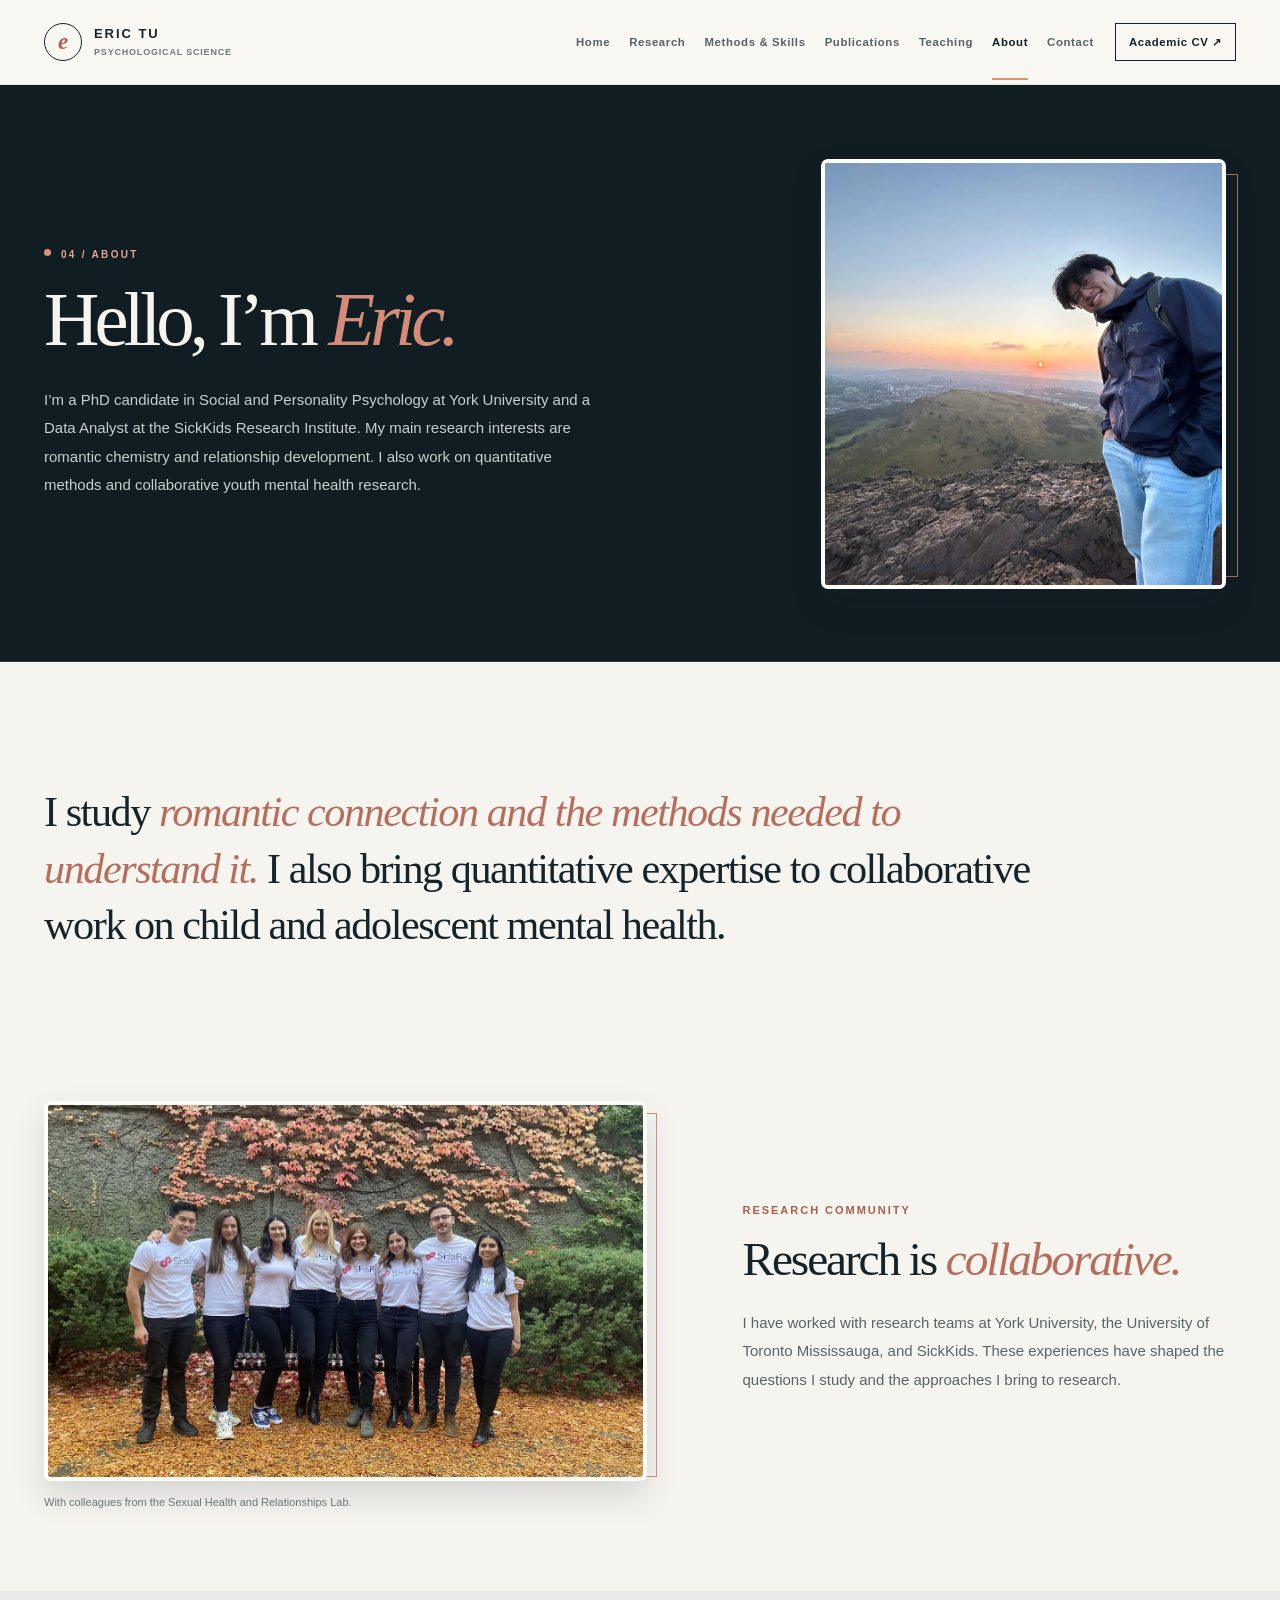
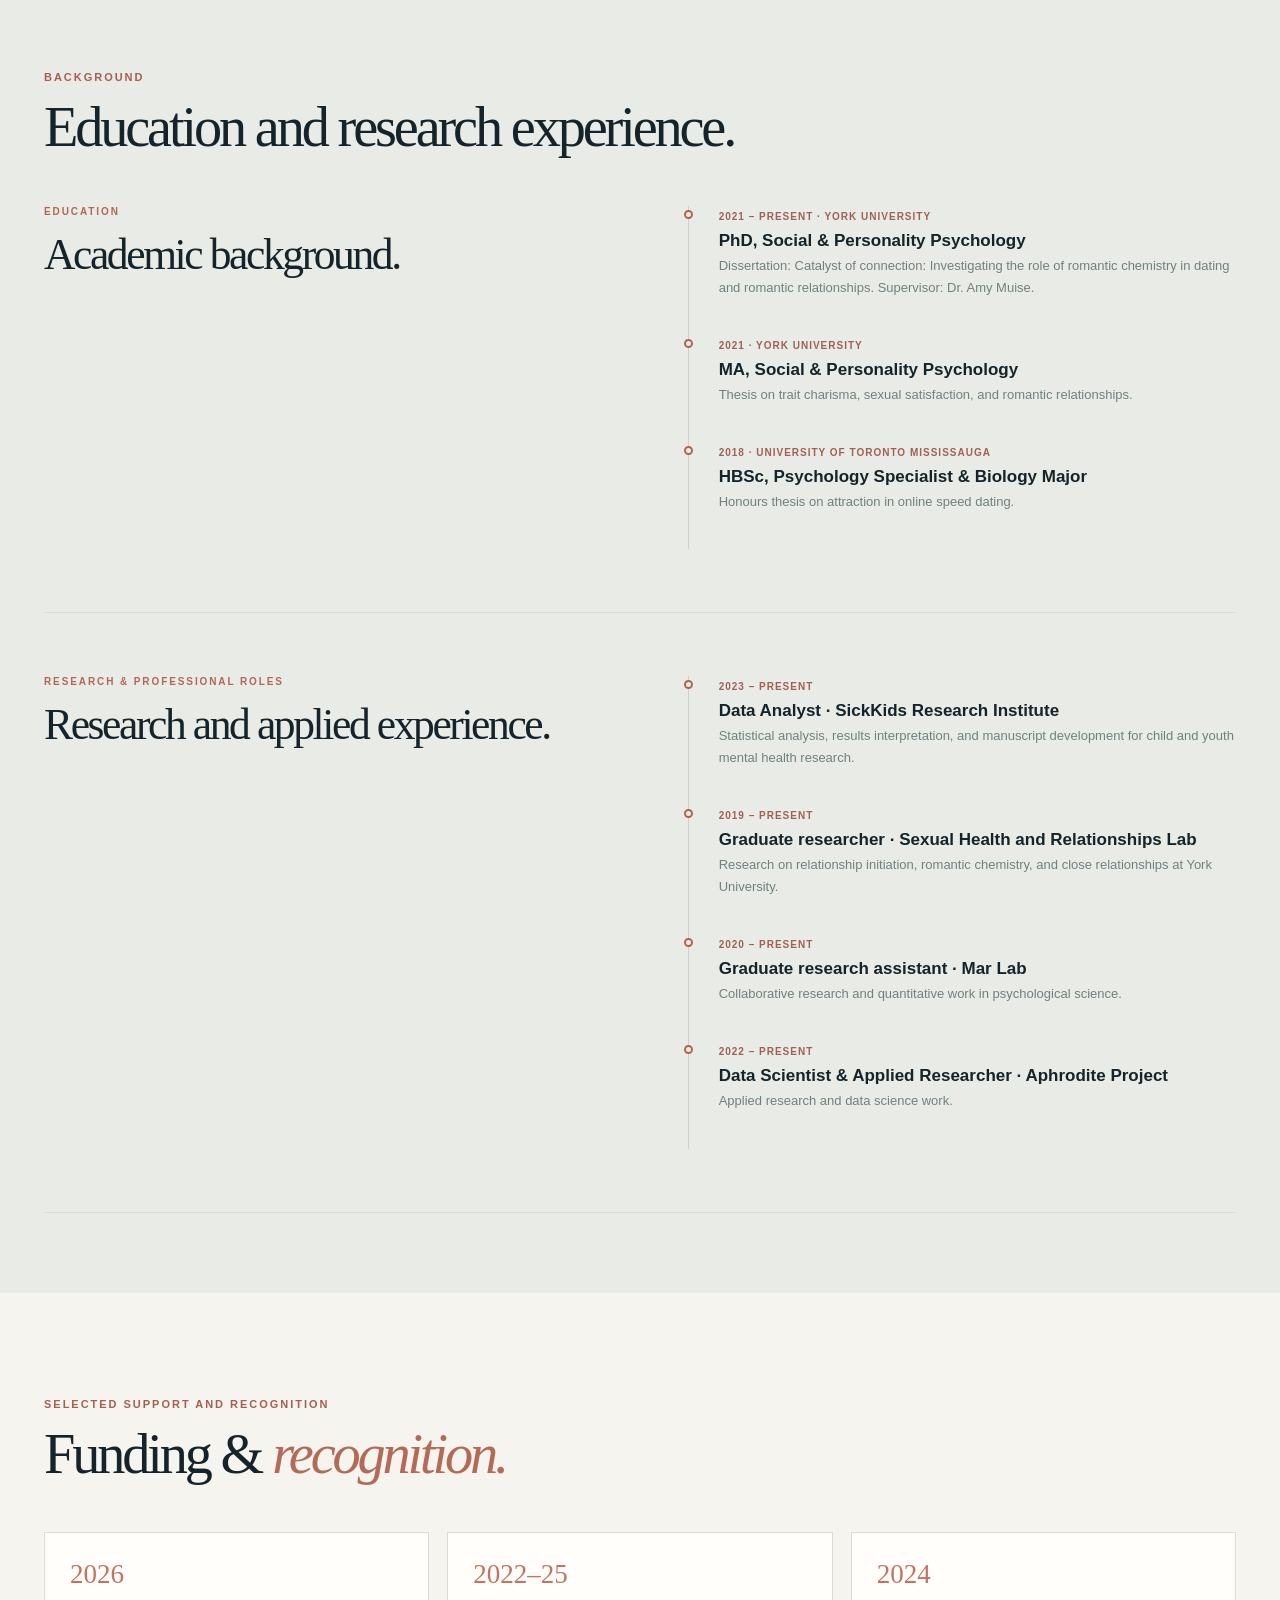
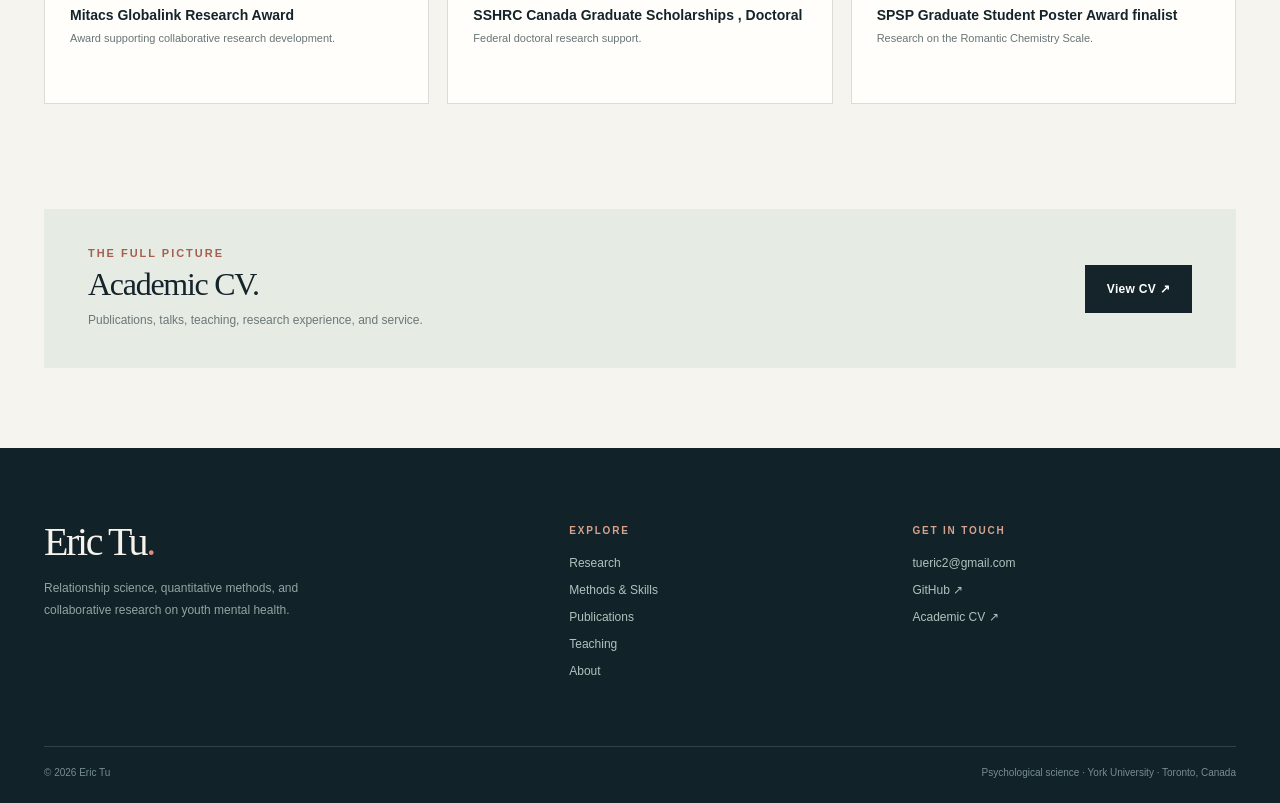
==== commit a7950b6d: "Add files via upload" ====
--- a/about.html
+++ b/about.html
@@ -10,14 +10,15 @@
 <meta content="About | Eric Tu" property="og:title"/><meta content="Meet Eric Tu, a York University social and personality psychology PhD researcher and SickKids Data Analyst with quantitative research expertise." property="og:description"/>
 <meta content="https://erictu.ca/about.html" property="og:url"/>
 <link href="favicon.svg" rel="icon" type="image/svg+xml"/><link href="assets/styles.css" rel="stylesheet"/>
-<script defer="" src="assets/site.js"></script><link href="assets/v2.css" rel="stylesheet"/><link href="assets/v3.css" rel="stylesheet"/></head>
+<script defer="" src="assets/site-v3-2.js"></script><link href="assets/v2.css" rel="stylesheet"/><link href="assets/v3.css" rel="stylesheet"/><link href="assets/v3-3.css" rel="stylesheet"/><link href="assets/v3-4.css" rel="stylesheet"/></head>
 <body><a class="skip-link" href="#main">Skip to main content</a>
 <header class="site-header"><div class="container header-inner"><a aria-label="Eric Tu homepage" class="logo" href="index.html"><span class="logo-mark">e</span><span class="logo-type">ERIC TU<small>PSYCHOLOGICAL SCIENCE</small></span></a>
 <button aria-controls="primary-nav" aria-expanded="false" aria-label="Open navigation menu" class="mobile-toggle"><span></span></button>
 <nav aria-label="Main navigation" class="nav" id="primary-nav"><a href="index.html">Home</a><a href="research.html">Research</a><a href="methods.html">Methods &amp; Skills</a><a href="publications.html">Publications</a><a href="teaching.html">Teaching</a><a aria-current="page" href="about.html">About</a><a href="contact.html">Contact</a><a class="nav-cv" href="cv/Eric_Tu_CV_Fall_2026.pdf" rel="noopener" target="_blank">Academic CV ↗</a></nav></div></header>
 <!-- Edit the text in this file to update this page. See EDITING_GUIDE.md. -->
-<main id="main"><section class="page-hero dark"><div class="container page-hero-inner"><div><div class="eyebrow light eyebrow-dot">04 / About</div><h1>Hello, I’m <em>Eric.</em></h1></div><p class="lede">I’m a PhD candidate in Social and Personality Psychology at York University and a Data Analyst at the SickKids Research Institute. My main research interests are romantic chemistry and relationship development. I also work on quantitative methods and collaborative youth mental health research.</p></div></section>
+<main id="main"><section class="page-hero dark about-hero-photo"><div class="container page-hero-inner"><div><div class="eyebrow light eyebrow-dot">04 / About</div><h1>Hello, I’m <em>Eric.</em></h1><p class="lede">I’m a PhD candidate in Social and Personality Psychology at York University and a Data Analyst at the SickKids Research Institute. My main research interests are romantic chemistry and relationship development. I also work on quantitative methods and collaborative youth mental health research.</p></div><figure class="about-sunset-figure photo-frame"><img alt="Eric Tu outdoors at sunset on a hill overlooking a city" decoding="async" height="1600" loading="eager" src="assets/photos/eric-sunset.webp" width="1200"/></figure></div></section>
 <section class="section-tight"><div class="container"><p class="bio-statement reveal">I study <em style="color:#b76d5c">romantic connection and the methods needed to understand it.</em> I also bring quantitative expertise to collaborative work on child and adolescent mental health.</p></div></section>
+<section class="section-tight photo-lab-section"><div class="container"><div class="photo-lab-grid"><figure class="photo-lab-photo photo-frame"><img alt="Members of the SHaRe research lab standing together outside in autumn" decoding="async" height="1000" loading="lazy" src="assets/photos/share-lab-group.webp" width="1333"/><figcaption>With colleagues from the Sexual Health and Relationships Lab.</figcaption></figure><div class="photo-lab-text"><div class="section-label">Research community</div><h2>Research is <em>collaborative.</em></h2><p>I have worked with research teams at York University, the University of Toronto Mississauga, and SickKids. These experiences have shaped the questions I study and the approaches I bring to research.</p></div></div></div></section>
 <section class="section-tight research-section"><div class="container"><div class="section-head"><div><div class="section-label">Background</div><h2>Education and research experience.</h2></div></div><div class="editorial-row" style="padding-top:0"><div><div class="kicker">Education</div><h2>Academic background.</h2></div><div class="timeline"><div class="timeline-item"><small>2021 – Present · York University</small><h3>PhD, Social &amp; Personality Psychology</h3><p>Dissertation: Catalyst of connection: Investigating the role of romantic chemistry in dating and romantic relationships. Supervisor: Dr. Amy Muise.</p></div><div class="timeline-item"><small>2021 · York University</small><h3>MA, Social &amp; Personality Psychology</h3><p>Thesis on trait charisma, sexual satisfaction, and romantic relationships.</p></div><div class="timeline-item"><small>2018 · University of Toronto Mississauga</small><h3>HBSc, Psychology Specialist &amp; Biology Major</h3><p>Honours thesis on attraction in online speed dating.</p></div></div></div><div class="editorial-row"><div><div class="kicker">Research &amp; professional roles</div><h2>Research and applied experience.</h2></div><div class="timeline"><div class="timeline-item"><small>2023 – Present</small><h3>Data Analyst · SickKids Research Institute</h3><p>Statistical analysis, results interpretation, and manuscript development for child and youth mental health research.</p></div><div class="timeline-item"><small>2019 – Present</small><h3>Graduate researcher · Sexual Health and Relationships Lab</h3><p>Research on relationship initiation, romantic chemistry, and close relationships at York University.</p></div><div class="timeline-item"><small>2020 – Present</small><h3>Graduate research assistant · Mar Lab</h3><p>Collaborative research and quantitative work in psychological science.</p></div><div class="timeline-item"><small>2022 – Present</small><h3>Data Scientist &amp; Applied Researcher · Aphrodite Project</h3><p>Applied research and data science work.</p></div></div></div></div></section>
 <section class="section"><div class="container"><div class="section-head"><div><div class="section-label">Selected support and recognition</div><h2>Funding &amp; <em style="color:#b36b57;font-weight:400">recognition.</em></h2></div></div><div class="award-list"><div class="award-card"><div class="award-year">2026</div><h3>Mitacs Globalink Research Award</h3><p>Award supporting collaborative research development.</p></div><div class="award-card"><div class="award-year">2022–25</div><h3>SSHRC Canada Graduate Scholarships ,  Doctoral</h3><p>Federal doctoral research support.</p></div><div class="award-card"><div class="award-year">2024</div><h3>SPSP Graduate Student Poster Award finalist</h3><p>Research on the Romantic Chemistry Scale.</p></div></div></div></section>
 <section class="section-tight" style="padding-top:0"><div class="container cv-panel"><div><div class="section-label">The full picture</div><h2>Academic CV.</h2><p>Publications, talks, teaching, research experience, and service.</p></div><a class="button dark" href="cv/Eric_Tu_CV_Fall_2026.pdf" rel="noopener" target="_blank">View CV ↗</a></div></section>
--- a/assets/v3.css
+++ b/assets/v3.css
@@ -14,3 +14,8 @@
   .hero-v2 .connection-svg { width: min(330px, 100%); height: 292px; object-fit: contain; max-width: 100%; transform: none; }
   .hero-v2 .hero-meta { margin-top: 38px; padding-bottom: 10px; }
 }
+
+/* Version 3.1: no-results guidance and filter accessibility. */
+.no-publications { background:#fffefa; border:1px solid #d6ddd7; padding:18px 22px; color:#526567; font-size:13px; line-height:1.6; }
+.no-publications[hidden] { display:none !important; }
+.publication-item[hidden] { display:none !important; }
--- a/assets/v3-3.css
+++ b/assets/v3-3.css
@@ -0,0 +1,44 @@
+/* Version 3.3: photographs selected from Eric Tu's supplied images. */
+.hero-v2 .hero-art-photo { overflow:visible; min-height: 620px; isolation:isolate; }
+.hero-v2 .hero-art-photo::before { inset:-5% -36% -10% -25%; }
+.hero-portrait { position:relative; width:min(435px, 90%); margin:34px 0 24px 28px; z-index:1; }
+.hero-portrait::before {content:'';position:absolute;inset:20px -18px -16px 17px;border:1px solid rgba(224,167,146,.48);z-index:-1;pointer-events:none;}
+.hero-portrait img { display:block; width:100%; height:545px; object-fit:cover; object-position:center 40%; border-radius:3px; box-shadow:0 27px 62px rgba(0,0,0,.22); }
+.hero-portrait figcaption {font-size:11px;line-height:1.5;text-transform:uppercase;letter-spacing:.13em;color:#b8c5c1;margin-top:17px;}
+.hero-portrait figcaption span {color:#df9580;margin:0 8px;}
+.research-portrait-figure,.teaching-talk-figure,.photo-evidence-img,.photo-lab-photo {margin:0;}
+.research-portrait-figure img,.teaching-talk-figure img,.photo-evidence-img img,.photo-lab-photo img {display:block;width:100%;height:auto;}
+.research-portrait-figure figcaption,.teaching-talk-figure figcaption,.photo-evidence-img figcaption,.photo-lab-photo figcaption {font-size:11px;line-height:1.65;color:#6b7777;margin-top:12px;}
+.research-portrait-figure {margin:35px 0 8px;max-width:570px;}
+.research-portrait-figure img {max-height:575px;object-fit:cover;object-position:center 30%;border-radius:3px;}
+.photo-evidence-section {background:#f5f3ed;}
+.photo-evidence-grid,.photo-lab-grid {display:grid;grid-template-columns:1.1fr .9fr;gap:8%;align-items:center;}
+.photo-evidence-img img {max-height:385px;object-fit:cover;object-position:center 45%;border-radius:3px;}
+.photo-evidence-copy h2,.photo-lab-text h2 {font:400 clamp(37px,3.7vw,58px)/1.1 var(--serif);letter-spacing:-.045em;margin:17px 0 24px;}
+.photo-evidence-copy h2 em,.photo-lab-text h2 em {font-weight:400;color:#b76d5c;}
+.photo-evidence-copy p,.photo-lab-text p {color:#576567;font-size:15px;line-height:1.9;max-width:500px;}
+.teaching-talk-figure {max-width:900px;margin:28px auto 0;}
+.teaching-talk-figure img {max-height:385px;object-fit:cover;object-position:center 90%;border-radius:3px;}
+.photo-lab-section {padding-top:25px;}
+.photo-lab-photo img {max-height:380px;object-fit:cover;object-position:center center;border-radius:3px;}
+@media(max-width:1000px){
+  .hero-v2 .hero-art-photo{min-height:540px;}
+  .hero-portrait{width:min(375px,91%);margin:26px auto;}
+  .hero-portrait img{height:465px;}
+}
+@media(max-width:850px){
+  .hero-v2 .hero-art-photo { height:auto;min-height:0;padding:15px 0 40px;overflow:visible; }
+  .hero-portrait{width:min(390px,88%);margin:0 auto;}
+  .hero-portrait img{height:465px;}
+  .photo-evidence-grid,.photo-lab-grid{grid-template-columns:1fr;gap:25px;}
+  .photo-evidence-copy,.photo-lab-text{max-width:640px;}
+}
+@media(max-width:540px){
+  .hero-v2 .hero-art-photo{height:auto;padding:8px 0 35px;}
+  .hero-portrait{width:min(320px,85%);margin:0 auto;}
+  .hero-portrait img{height:395px;}
+  .hero-portrait::before{inset:12px -10px -10px 10px;}
+  .research-portrait-figure img{max-height:475px;}
+  .teaching-talk-figure img,.photo-evidence-img img,.photo-lab-photo img{max-height:310px;}
+  .photo-evidence-copy h2,.photo-lab-text h2{font-size:39px;}
+}
--- a/assets/v3-4.css
+++ b/assets/v3-4.css
@@ -0,0 +1,66 @@
+/* Version 3.4: improved photo layout and compact framing. */
+/* Consistent subtle editorial frames across photographs. */
+.photo-frame {position:relative; isolation:isolate;}
+.photo-frame::before {content:"";pointer-events:none;position:absolute;inset:12px -10px 34px 12px;border:1px solid #cb9681;z-index:0;}
+.photo-frame img {position:relative;z-index:1;display:block;width:100%;border:4px solid #fffdf7;border-radius:7px;box-shadow:0 15px 33px rgba(21,38,43,.14);}
+.photo-frame figcaption {position:relative;z-index:1;}
+
+/* Research: poster photo belongs in the same row as chemistry text. */
+#chemistry .research-poster-inline {max-width:510px;margin:23px 0 8px;}
+#chemistry .research-poster-inline img {height:270px;max-height:none;object-fit:cover;object-position:center 29%;}
+#chemistry .research-poster-inline::before {bottom:32px;}
+
+/* Methods: keep poster discussion and analysis copy in a balanced row. */
+.photo-evidence-section {padding-top:53px;padding-bottom:52px;}
+.photo-evidence-grid {grid-template-columns:minmax(0,1.04fr) minmax(0,.96fr);gap:6%;}
+.photo-evidence-img {margin:0;}
+.photo-evidence-img img {height:330px;max-height:none;object-fit:cover;object-position:center 42%;}
+
+/* Teaching: a short photo strip sits before the course feature. */
+.teaching-figure-before {max-width:100%;margin:0 auto 18px;}
+.teaching-figure-before img {height:280px;max-height:none;object-fit:cover;object-position:center 58%;}
+.teaching-figure-before figcaption {margin-top:10px;}
+.teaching-feature {margin-top:0;}
+.teaching-figure-before::before {bottom:28px;}
+
+/* About: sunset portrait at the top, adjacent to the introduction. */
+.about-hero-photo {padding:74px 0 72px;overflow:hidden;}
+.about-hero-photo .page-hero-inner {display:grid;grid-template-columns:minmax(0,1.16fr) minmax(280px,.84fr);gap:clamp(35px,5.5vw,92px);align-items:center;}
+.about-hero-photo .page-hero-inner h1 {font-size:clamp(62px,6vw,100px);margin:22px 0 28px;}
+.about-hero-photo .page-hero-inner .lede {max-width:555px;font-size:15px;line-height:1.88;}
+.about-sunset-figure {width:100%;max-width:405px;justify-self:end;margin:0 10px 0 0;}
+.about-sunset-figure img {height:430px;max-height:none;object-fit:cover;object-position:57% 51%;}
+.about-sunset-figure::before {inset:15px -12px 12px 14px;border-color:rgba(217,143,123,.72);}
+
+/* Other existing photos receive the same restrained border/shadow treatment. */
+.photo-lab-photo {margin:0;}
+.photo-lab-photo img {border-radius:7px;}
+
+@media(max-width:960px) {
+  .about-hero-photo .page-hero-inner{grid-template-columns:minmax(0,1.1fr) minmax(240px,.9fr);gap:28px;}
+  .about-sunset-figure img{height:370px;}
+}
+@media(max-width:760px) {
+  .about-hero-photo {padding:58px 0 58px;}
+  .about-hero-photo .page-hero-inner{grid-template-columns:1fr;gap:30px;}
+  .about-hero-photo .page-hero-inner h1{font-size:clamp(55px,10vw,78px);margin-bottom:20px;}
+  .about-sunset-figure{justify-self:center;width:min(365px,90%);margin:0;}
+  .about-sunset-figure img{height:370px;}
+  .photo-evidence-grid{grid-template-columns:1fr;gap:22px;}
+  .photo-evidence-img img{height:300px;max-height:none;}
+  #chemistry .research-poster-inline img{height:280px;}
+  .teaching-figure-before img{height:240px;max-height:none;}
+}
+@media(max-width:520px) {
+ .photo-frame::before{inset:10px -6px 28px 8px;}
+ .about-sunset-figure img{height:340px;}
+ .about-sunset-figure::before{inset:10px -7px 10px 8px;}
+ .teaching-figure-before img{height:210px;}
+ .photo-evidence-img img{height:240px;max-height:none;}
+ #chemistry .research-poster-inline img{height:235px;}
+}
+/* Wider than a portrait, but not so wide that the speaker is lost in a thin strip. */
+.teaching-figure-before {max-width:900px; margin:0 auto 19px;}
+.teaching-figure-before img {height:375px;object-position:center 64%;}
+@media(max-width:760px){.teaching-figure-before{max-width:100%;}.teaching-figure-before img{height:290px;}}
+@media(max-width:520px){.teaching-figure-before img{height:245px;}}
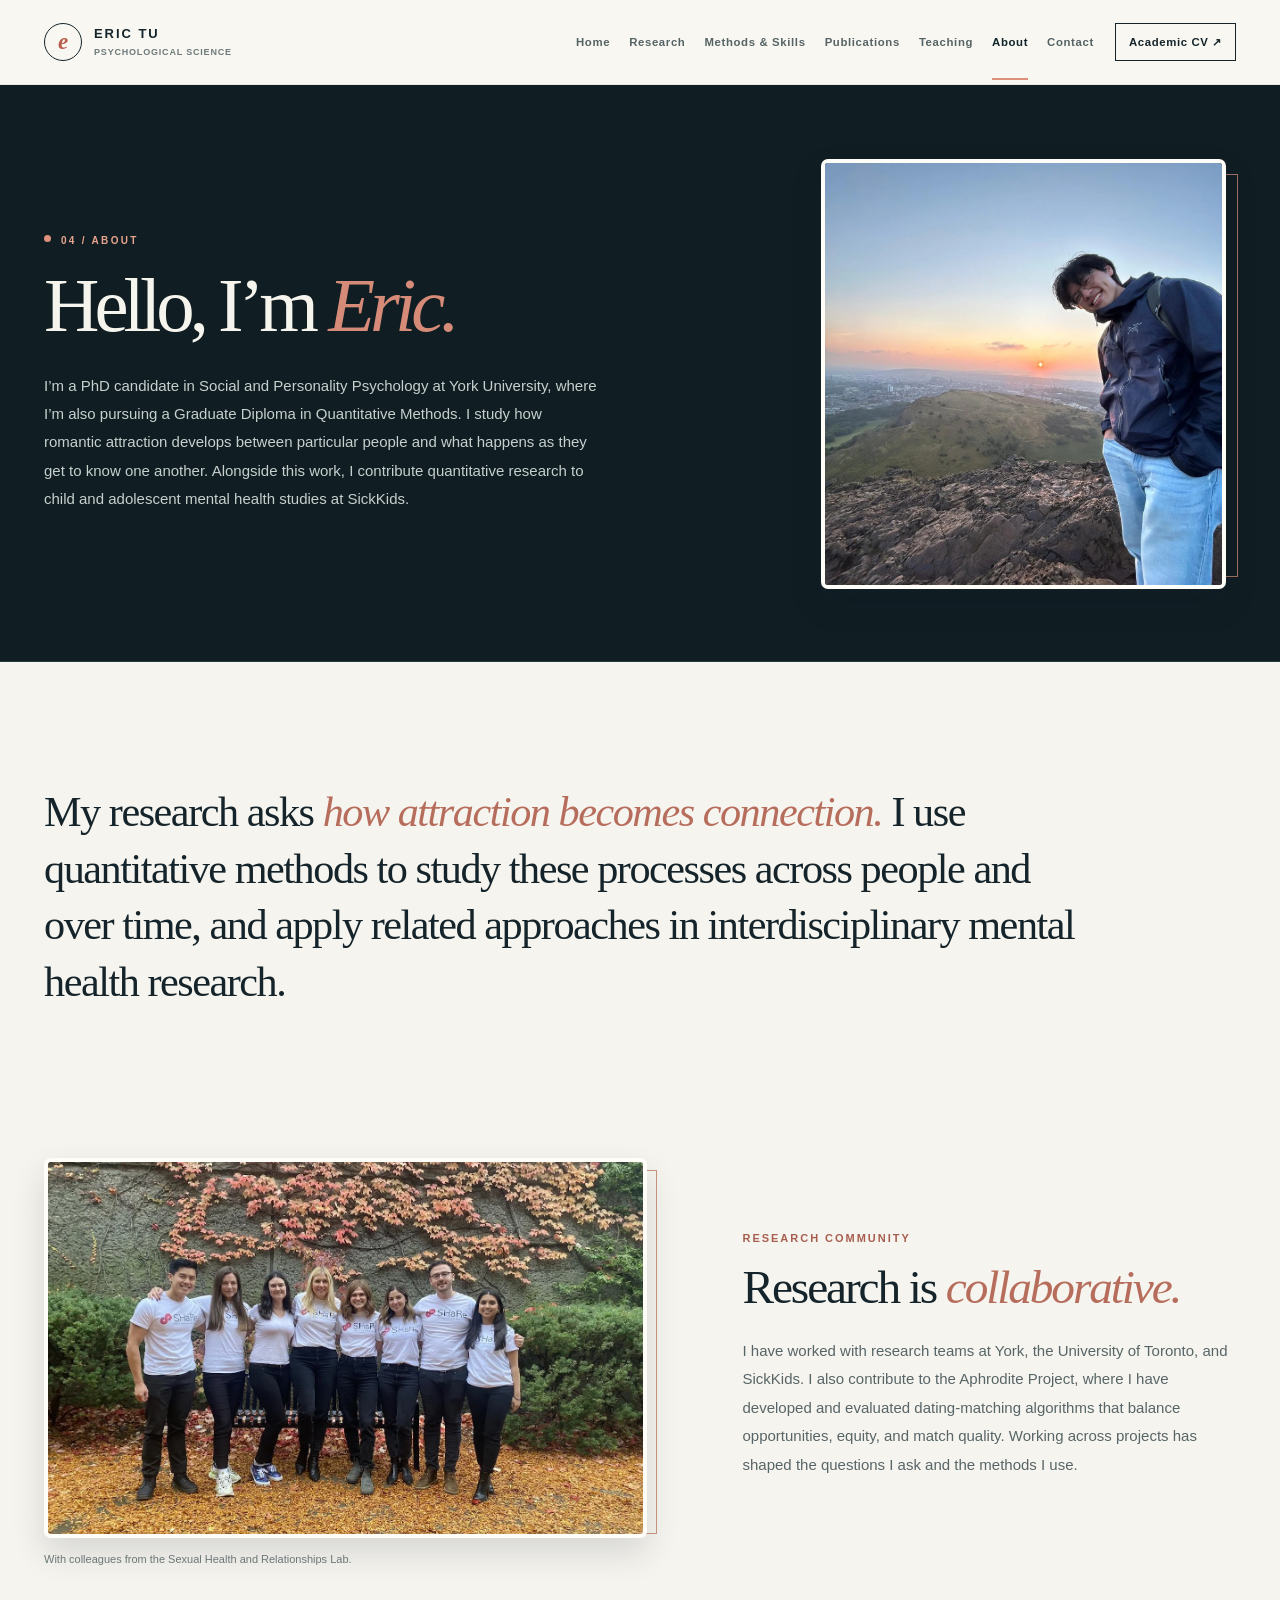
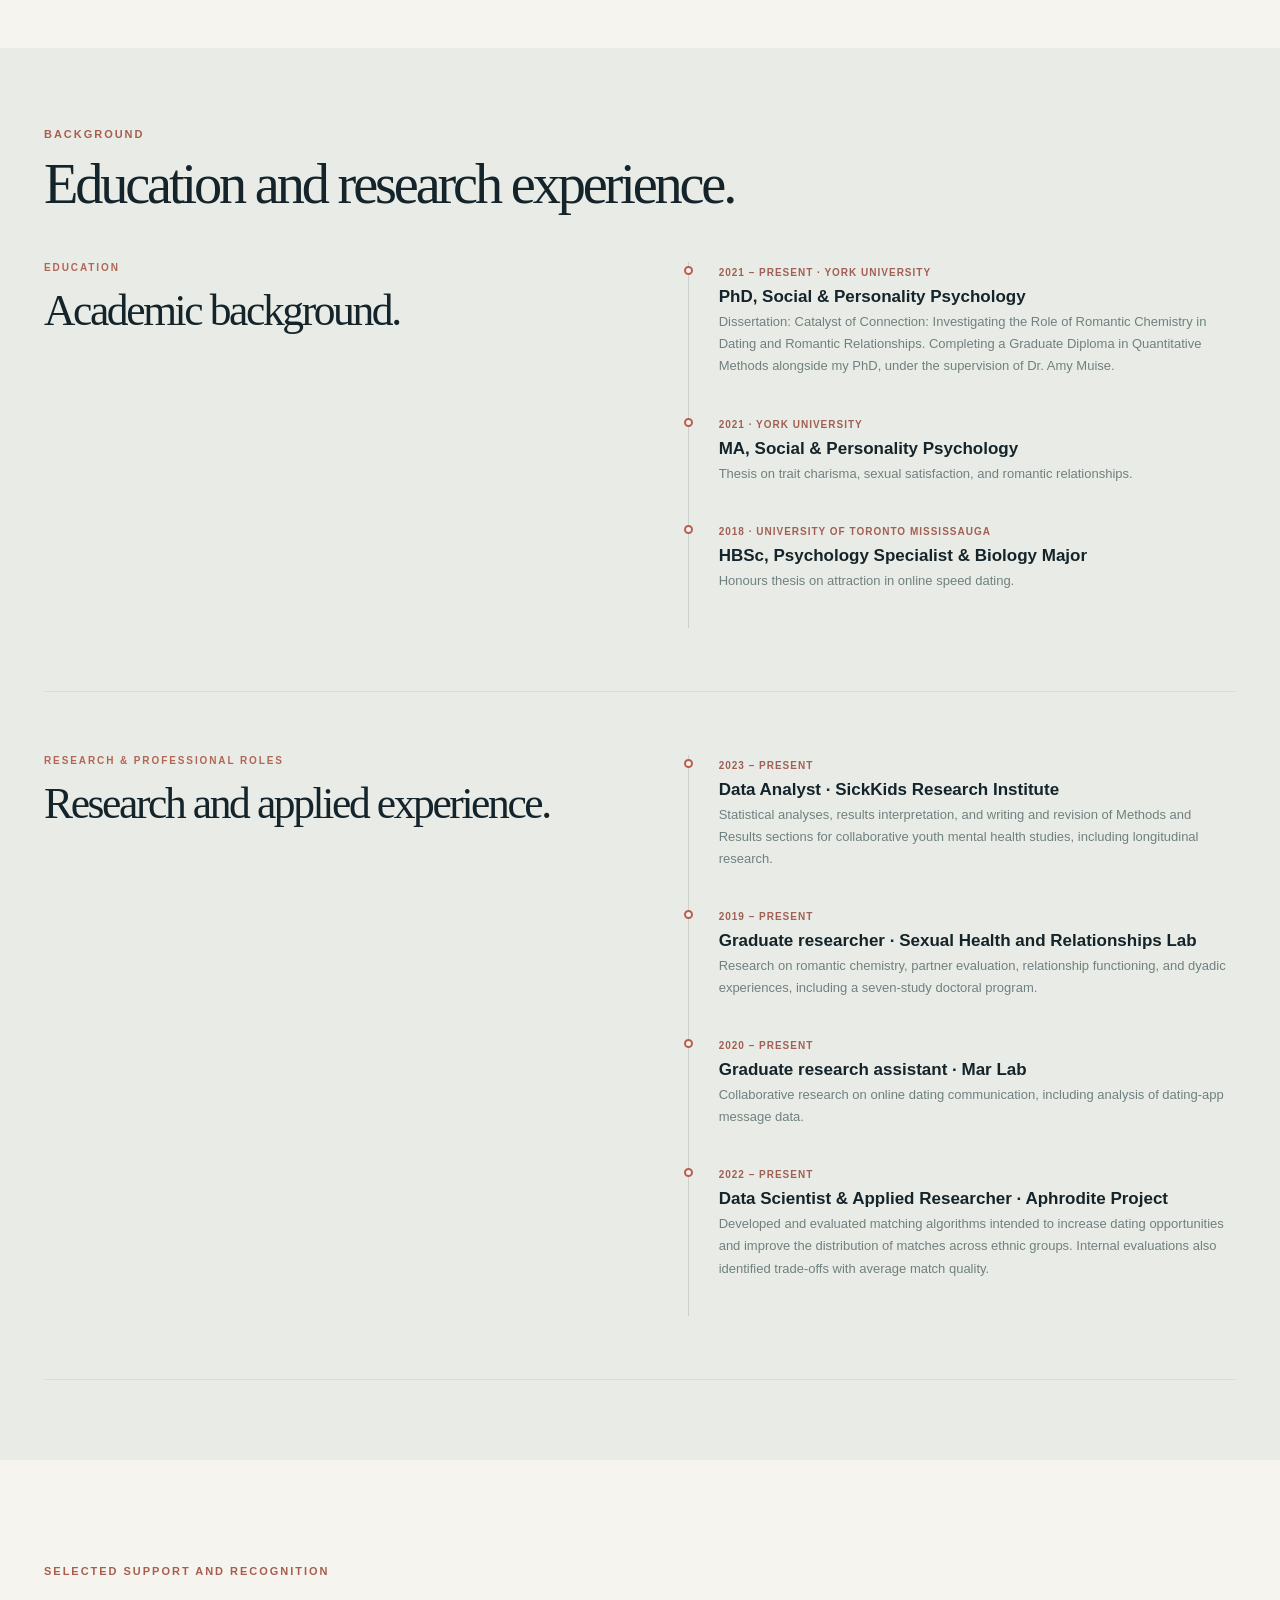
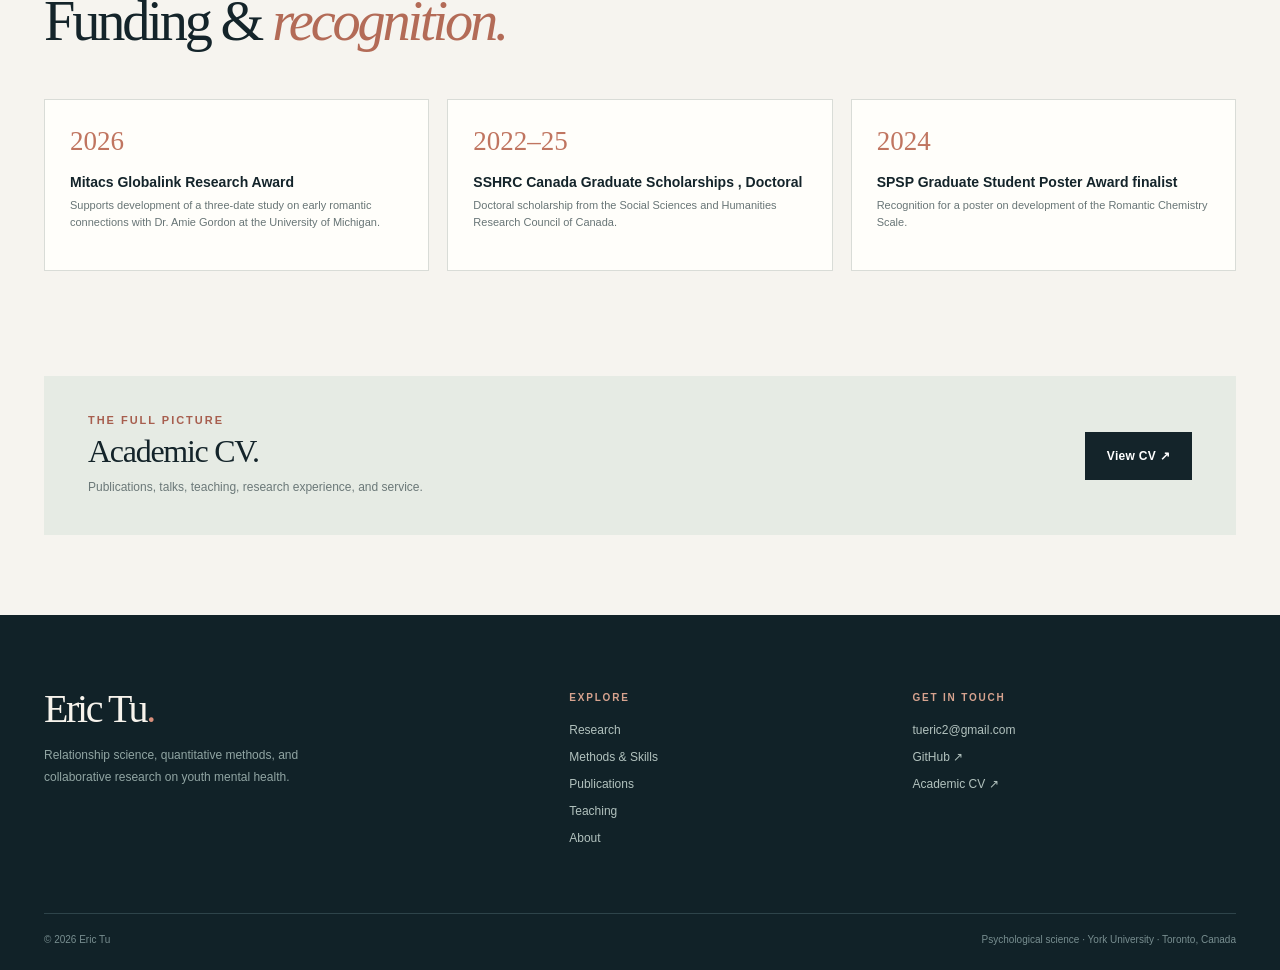
==== commit ff4d36b0: "Add files via upload" ====
--- a/about.html
+++ b/about.html
@@ -4,7 +4,7 @@
 <meta charset="utf-8"/><meta content="width=device-width, initial-scale=1" name="viewport"/>
 <meta content="#14242a" name="theme-color"/><meta content="Eric Tu" name="author"/>
 <title>About | Eric Tu | Psychology Research</title>
-<meta content="Meet Eric Tu, a York University social and personality psychology PhD researcher and SickKids Data Analyst with quantitative research expertise." name="description"/>
+<meta content="About Eric Tu, York University PhD candidate in Social and Personality Psychology and Quantitative Methods, and quantitative research collaborator at SickKids." name="description"/>
 <link href="https://erictu.ca/about.html" rel="canonical"/>
 <meta content="website" property="og:type"/><meta content="Eric Tu" property="og:site_name"/>
 <meta content="About | Eric Tu" property="og:title"/><meta content="Meet Eric Tu, a York University social and personality psychology PhD researcher and SickKids Data Analyst with quantitative research expertise." property="og:description"/>
@@ -16,11 +16,11 @@
 <button aria-controls="primary-nav" aria-expanded="false" aria-label="Open navigation menu" class="mobile-toggle"><span></span></button>
 <nav aria-label="Main navigation" class="nav" id="primary-nav"><a href="index.html">Home</a><a href="research.html">Research</a><a href="methods.html">Methods &amp; Skills</a><a href="publications.html">Publications</a><a href="teaching.html">Teaching</a><a aria-current="page" href="about.html">About</a><a href="contact.html">Contact</a><a class="nav-cv" href="cv/Eric_Tu_CV_Fall_2026.pdf" rel="noopener" target="_blank">Academic CV ↗</a></nav></div></header>
 <!-- Edit the text in this file to update this page. See EDITING_GUIDE.md. -->
-<main id="main"><section class="page-hero dark about-hero-photo"><div class="container page-hero-inner"><div><div class="eyebrow light eyebrow-dot">04 / About</div><h1>Hello, I’m <em>Eric.</em></h1><p class="lede">I’m a PhD candidate in Social and Personality Psychology at York University and a Data Analyst at the SickKids Research Institute. My main research interests are romantic chemistry and relationship development. I also work on quantitative methods and collaborative youth mental health research.</p></div><figure class="about-sunset-figure photo-frame"><img alt="Eric Tu outdoors at sunset on a hill overlooking a city" decoding="async" height="1600" loading="eager" src="assets/photos/eric-sunset.webp" width="1200"/></figure></div></section>
-<section class="section-tight"><div class="container"><p class="bio-statement reveal">I study <em style="color:#b76d5c">romantic connection and the methods needed to understand it.</em> I also bring quantitative expertise to collaborative work on child and adolescent mental health.</p></div></section>
-<section class="section-tight photo-lab-section"><div class="container"><div class="photo-lab-grid"><figure class="photo-lab-photo photo-frame"><img alt="Members of the SHaRe research lab standing together outside in autumn" decoding="async" height="1000" loading="lazy" src="assets/photos/share-lab-group.webp" width="1333"/><figcaption>With colleagues from the Sexual Health and Relationships Lab.</figcaption></figure><div class="photo-lab-text"><div class="section-label">Research community</div><h2>Research is <em>collaborative.</em></h2><p>I have worked with research teams at York University, the University of Toronto Mississauga, and SickKids. These experiences have shaped the questions I study and the approaches I bring to research.</p></div></div></div></section>
-<section class="section-tight research-section"><div class="container"><div class="section-head"><div><div class="section-label">Background</div><h2>Education and research experience.</h2></div></div><div class="editorial-row" style="padding-top:0"><div><div class="kicker">Education</div><h2>Academic background.</h2></div><div class="timeline"><div class="timeline-item"><small>2021 – Present · York University</small><h3>PhD, Social &amp; Personality Psychology</h3><p>Dissertation: Catalyst of connection: Investigating the role of romantic chemistry in dating and romantic relationships. Supervisor: Dr. Amy Muise.</p></div><div class="timeline-item"><small>2021 · York University</small><h3>MA, Social &amp; Personality Psychology</h3><p>Thesis on trait charisma, sexual satisfaction, and romantic relationships.</p></div><div class="timeline-item"><small>2018 · University of Toronto Mississauga</small><h3>HBSc, Psychology Specialist &amp; Biology Major</h3><p>Honours thesis on attraction in online speed dating.</p></div></div></div><div class="editorial-row"><div><div class="kicker">Research &amp; professional roles</div><h2>Research and applied experience.</h2></div><div class="timeline"><div class="timeline-item"><small>2023 – Present</small><h3>Data Analyst · SickKids Research Institute</h3><p>Statistical analysis, results interpretation, and manuscript development for child and youth mental health research.</p></div><div class="timeline-item"><small>2019 – Present</small><h3>Graduate researcher · Sexual Health and Relationships Lab</h3><p>Research on relationship initiation, romantic chemistry, and close relationships at York University.</p></div><div class="timeline-item"><small>2020 – Present</small><h3>Graduate research assistant · Mar Lab</h3><p>Collaborative research and quantitative work in psychological science.</p></div><div class="timeline-item"><small>2022 – Present</small><h3>Data Scientist &amp; Applied Researcher · Aphrodite Project</h3><p>Applied research and data science work.</p></div></div></div></div></section>
-<section class="section"><div class="container"><div class="section-head"><div><div class="section-label">Selected support and recognition</div><h2>Funding &amp; <em style="color:#b36b57;font-weight:400">recognition.</em></h2></div></div><div class="award-list"><div class="award-card"><div class="award-year">2026</div><h3>Mitacs Globalink Research Award</h3><p>Award supporting collaborative research development.</p></div><div class="award-card"><div class="award-year">2022–25</div><h3>SSHRC Canada Graduate Scholarships ,  Doctoral</h3><p>Federal doctoral research support.</p></div><div class="award-card"><div class="award-year">2024</div><h3>SPSP Graduate Student Poster Award finalist</h3><p>Research on the Romantic Chemistry Scale.</p></div></div></div></section>
+<main id="main"><section class="page-hero dark about-hero-photo"><div class="container page-hero-inner"><div><div class="eyebrow light eyebrow-dot">04 / About</div><h1>Hello, I’m <em>Eric.</em></h1><p class="lede">I’m a PhD candidate in Social and Personality Psychology at York University, where I’m also pursuing a Graduate Diploma in Quantitative Methods. I study how romantic attraction develops between particular people and what happens as they get to know one another. Alongside this work, I contribute quantitative research to child and adolescent mental health studies at SickKids.</p></div><figure class="about-sunset-figure photo-frame"><img alt="Eric Tu outdoors at sunset on a hill overlooking a city" decoding="async" height="1600" loading="eager" src="assets/photos/eric-sunset.webp" width="1200"/></figure></div></section>
+<section class="section-tight"><div class="container"><p class="bio-statement reveal">My research asks <em style="color:#b76d5c">how attraction becomes connection.</em> I use quantitative methods to study these processes across people and over time, and apply related approaches in interdisciplinary mental health research.</p></div></section>
+<section class="section-tight photo-lab-section"><div class="container"><div class="photo-lab-grid"><figure class="photo-lab-photo photo-frame"><img alt="Members of the SHaRe research lab standing together outside in autumn" decoding="async" height="1000" loading="lazy" src="assets/photos/share-lab-group.webp" width="1333"/><figcaption>With colleagues from the Sexual Health and Relationships Lab.</figcaption></figure><div class="photo-lab-text"><div class="section-label">Research community</div><h2>Research is <em>collaborative.</em></h2><p>I have worked with research teams at York, the University of Toronto, and SickKids. I also contribute to the Aphrodite Project, where I have developed and evaluated dating-matching algorithms that balance opportunities, equity, and match quality. Working across projects has shaped the questions I ask and the methods I use.</p></div></div></div></section>
+<section class="section-tight research-section"><div class="container"><div class="section-head"><div><div class="section-label">Background</div><h2>Education and research experience.</h2></div></div><div class="editorial-row" style="padding-top:0"><div><div class="kicker">Education</div><h2>Academic background.</h2></div><div class="timeline"><div class="timeline-item"><small>2021 – Present · York University</small><h3>PhD, Social &amp; Personality Psychology</h3><p>Dissertation: Catalyst of Connection: Investigating the Role of Romantic Chemistry in Dating and Romantic Relationships. Completing a Graduate Diploma in Quantitative Methods alongside my PhD, under the supervision of Dr. Amy Muise.</p></div><div class="timeline-item"><small>2021 · York University</small><h3>MA, Social &amp; Personality Psychology</h3><p>Thesis on trait charisma, sexual satisfaction, and romantic relationships.</p></div><div class="timeline-item"><small>2018 · University of Toronto Mississauga</small><h3>HBSc, Psychology Specialist &amp; Biology Major</h3><p>Honours thesis on attraction in online speed dating.</p></div></div></div><div class="editorial-row"><div><div class="kicker">Research &amp; professional roles</div><h2>Research and applied experience.</h2></div><div class="timeline"><div class="timeline-item"><small>2023 – Present</small><h3>Data Analyst · SickKids Research Institute</h3><p>Statistical analyses, results interpretation, and writing and revision of Methods and Results sections for collaborative youth mental health studies, including longitudinal research.</p></div><div class="timeline-item"><small>2019 – Present</small><h3>Graduate researcher · Sexual Health and Relationships Lab</h3><p>Research on romantic chemistry, partner evaluation, relationship functioning, and dyadic experiences, including a seven-study doctoral program.</p></div><div class="timeline-item"><small>2020 – Present</small><h3>Graduate research assistant · Mar Lab</h3><p>Collaborative research on online dating communication, including analysis of dating-app message data.</p></div><div class="timeline-item"><small>2022 – Present</small><h3>Data Scientist &amp; Applied Researcher · Aphrodite Project</h3><p>Developed and evaluated matching algorithms intended to increase dating opportunities and improve the distribution of matches across ethnic groups. Internal evaluations also identified trade-offs with average match quality.</p></div></div></div></div></section>
+<section class="section"><div class="container"><div class="section-head"><div><div class="section-label">Selected support and recognition</div><h2>Funding &amp; <em style="color:#b36b57;font-weight:400">recognition.</em></h2></div></div><div class="award-list"><div class="award-card"><div class="award-year">2026</div><h3>Mitacs Globalink Research Award</h3><p>Supports development of a three-date study on early romantic connections with Dr. Amie Gordon at the University of Michigan.</p></div><div class="award-card"><div class="award-year">2022–25</div><h3>SSHRC Canada Graduate Scholarships ,  Doctoral</h3><p>Doctoral scholarship from the Social Sciences and Humanities Research Council of Canada.</p></div><div class="award-card"><div class="award-year">2024</div><h3>SPSP Graduate Student Poster Award finalist</h3><p>Recognition for a poster on development of the Romantic Chemistry Scale.</p></div></div></div></section>
 <section class="section-tight" style="padding-top:0"><div class="container cv-panel"><div><div class="section-label">The full picture</div><h2>Academic CV.</h2><p>Publications, talks, teaching, research experience, and service.</p></div><a class="button dark" href="cv/Eric_Tu_CV_Fall_2026.pdf" rel="noopener" target="_blank">View CV ↗</a></div></section>
 </main>
 <footer class="site-footer"><div class="container footer-top"><div><a class="footer-name" href="index.html">Eric Tu<span style="color:#d98f7b">.</span></a><p class="footer-strap">Relationship science, quantitative methods, and collaborative research on youth mental health.</p></div><div class="footer-column"><h4>Explore</h4><a href="research.html">Research</a><a href="methods.html">Methods &amp; Skills</a><a href="publications.html">Publications</a><a href="teaching.html">Teaching</a><a href="about.html">About</a></div><div class="footer-column"><h4>Get in touch</h4><a href="mailto:tueric2@gmail.com">tueric2@gmail.com</a><a href="https://github.com/tu-eric" rel="noopener" target="_blank">GitHub ↗</a><a href="cv/Eric_Tu_CV_Fall_2026.pdf" rel="noopener" target="_blank">Academic CV ↗</a></div></div><div class="container footer-bottom"><span>© 2026 Eric Tu</span><span>Psychological science · York University · Toronto, Canada</span></div></footer>
